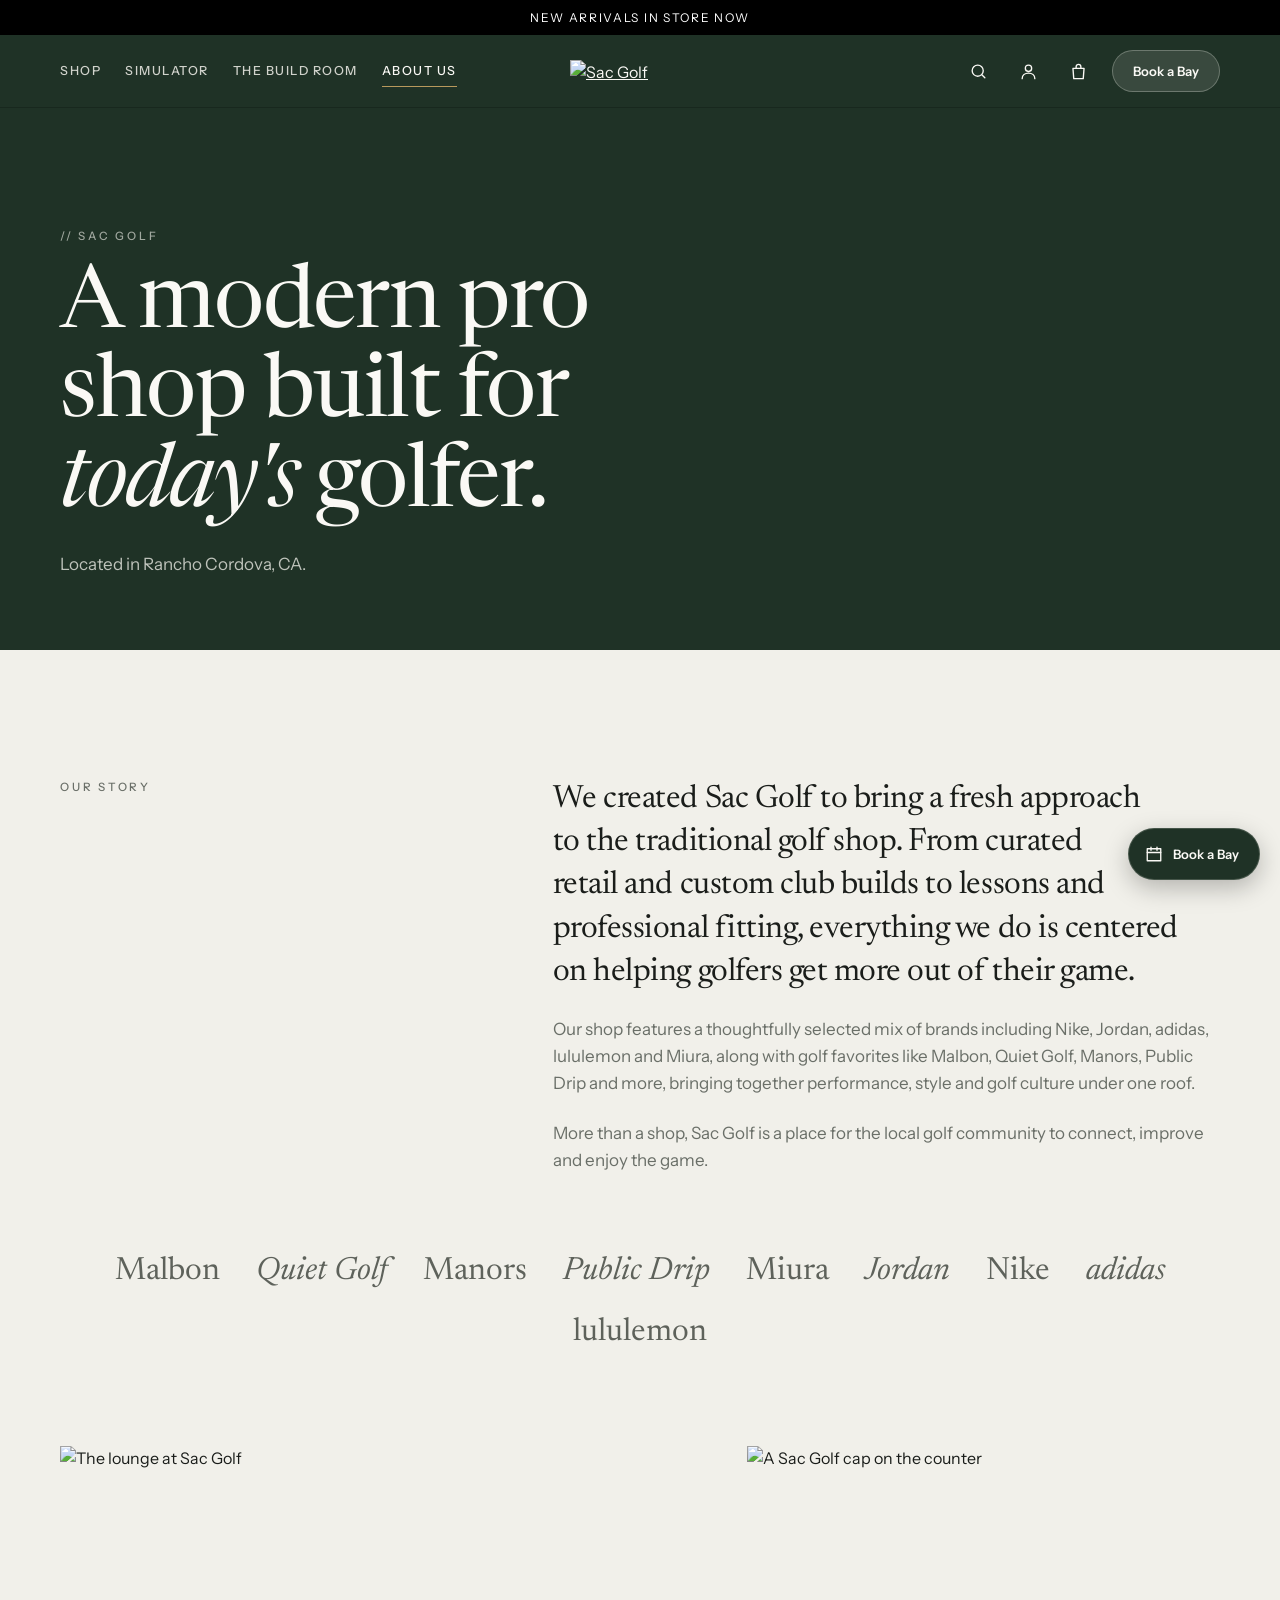
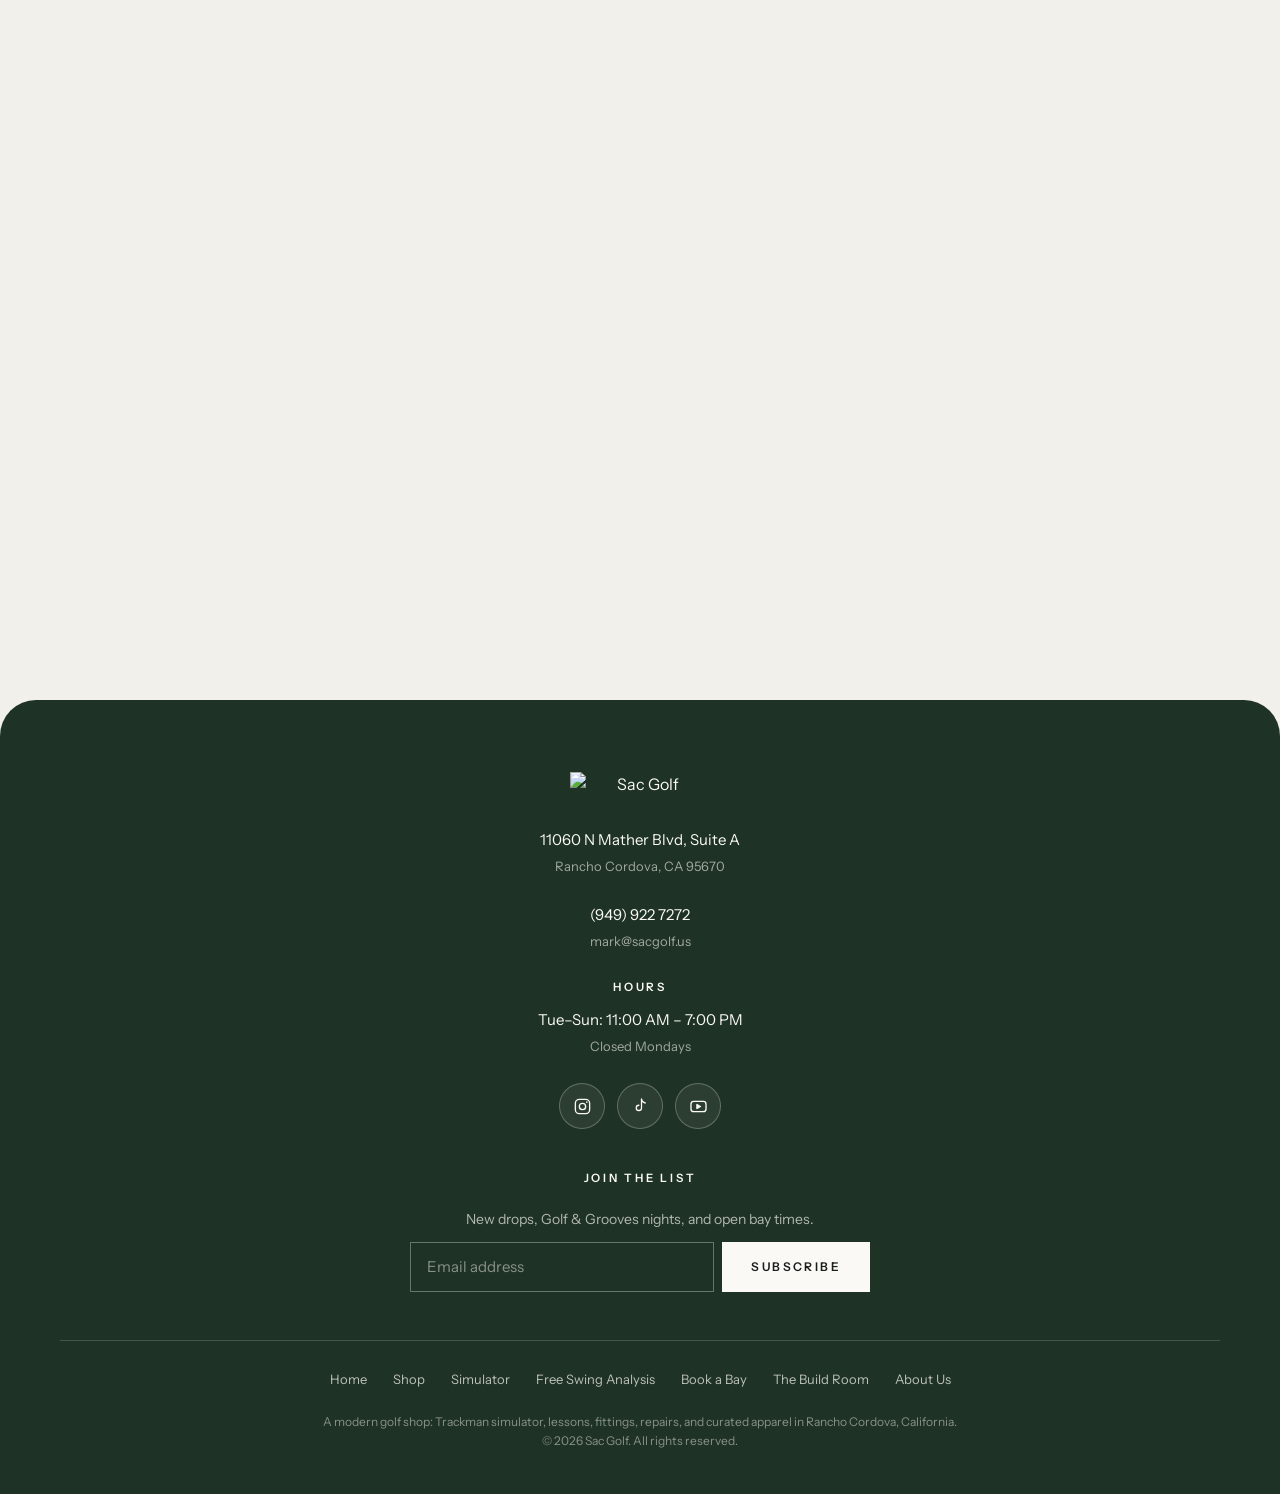
==== about-sac-golf.html @ 661e0b14 "Mirror Sac Golf sandbox theme preview (195742269811) for review" ====
<!doctype html>
<html lang="en">
<head>
  <meta charset="utf-8">
  <meta name="viewport" content="width=device-width, initial-scale=1, viewport-fit=cover">
  <link rel="canonical" href="about-sac-golf.html">
  <title>About Sac Golf</title>
<link rel="icon" type="image/png" href="#" data-sg-offline="/cdn/shop/files/7.png">
  <link rel="preconnect" href="https://fonts.googleapis.com">
  <link rel="preconnect" href="https://fonts.gstatic.com" crossorigin>
  <link rel="stylesheet" href="https://fonts.googleapis.com/css2?family=Newsreader:ital,opsz,wght@0,6..72,300..500;1,6..72,300..500&family=Instrument+Sans:wght@400;500;600&family=JetBrains+Mono:wght@400;500&display=swap">
  <link href="assets/sg-base.css" rel="stylesheet" type="text/css" media="all" />
<meta property="og:image" content="https://cdn.shopify.com/s/files/1/1003/1339/9667/files/untitled-132_bd68ade9-c3cf-4fe1-9b6f-ddc241a2c832.jpg?v=1788037961" />
<meta property="og:image:secure_url" content="https://cdn.shopify.com/s/files/1/1003/1339/9667/files/untitled-132_bd68ade9-c3cf-4fe1-9b6f-ddc241a2c832.jpg?v=1788037961" />
<meta property="og:image:width" content="2912" />
<meta property="og:image:height" content="4368" />
<link rel="stylesheet" href="assets/review.css">
</head>
<body data-page="page-about-sac-golf">
  <a class="visually-hidden" href="#MainContent">Skip to content</a><div id="shopify-section-sg-header" class="shopify-section"><div class="announce"><a href="contact.html">New arrivals in store now</a></div>
<header class="header">
  <div class="wrap header__row">
    <a class="header__logo" href="index.html" aria-label="Sac Golf home"><img src="https://sac.golf/cdn/shop/files/LOGO-WHITE.png?width=320" alt="Sac Golf" width="140" height="22"></a>
    <nav class="nav" aria-label="Main">
      <a href="contact.html">Shop</a>
      <div class="nav__group">
        <a href="simulator.html">Simulator</a>
        <div class="nav__menu">
          <a href="simulator.html?service=practice#book">Practice</a>
          <a href="simulator.html?service=lesson#book">Lessons</a>
          <a href="simulator.html?service=fitting#book">Fittings</a>
          <a href="simulator.html?service=free#book">Free Swing Analysis</a>
        </div>
      </div>
      <a href="repairs.html">The Build Room</a>
      <a href="about-sac-golf.html" aria-current="page">About Us</a>
    </nav>
    <div class="header__tools">
      <a class="iconbtn hide-sm" href="#" data-sg-offline="/search" aria-label="Search"><svg width="19" height="19" viewBox="0 0 24 24" fill="none" stroke="currentColor" stroke-width="1.7" stroke-linecap="round"><circle cx="11" cy="11" r="7"/><path d="M20 20l-3.5-3.5"/></svg></a><a class="iconbtn hide-sm" href="#" data-sg-offline="/account" aria-label="Account"><svg width="19" height="19" viewBox="0 0 24 24" fill="none" stroke="currentColor" stroke-width="1.7" stroke-linecap="round"><circle cx="12" cy="8" r="4"/><path d="M4 21c0-4.4 3.6-7 8-7s8 2.6 8 7"/></svg></a><a class="iconbtn sg-cart" href="#" data-sg-offline="/cart" aria-label="Cart, 0 items"><svg width="19" height="19" viewBox="0 0 24 24" fill="none" stroke="currentColor" stroke-width="1.7" stroke-linecap="round" stroke-linejoin="round"><path d="M5 8h14l-1 13H6z"/><path d="M9 8V6a3 3 0 0 1 6 0v2"/></svg></a>
      <a class="pill hide-sm" href="simulator.html#book">Book a Bay</a>
      <button class="iconbtn menu-toggle" type="button" aria-label="Open menu" aria-expanded="false" aria-controls="drawer"><svg width="22" height="22" viewBox="0 0 24 24" fill="none" stroke="currentColor" stroke-width="1.7" stroke-linecap="round"><path d="M4 7h16M4 12h16M4 17h16"/></svg></button>
    </div>
  </div>
</header>
<div class="drawer" id="drawer" aria-hidden="true">
  <div class="drawer__top">
    <img src="https://sac.golf/cdn/shop/files/LOGO-WHITE.png?width=320" alt="Sac Golf" width="120" height="19">
    <button class="iconbtn drawer-close" type="button" aria-label="Close menu"><svg width="22" height="22" viewBox="0 0 24 24" fill="none" stroke="currentColor" stroke-width="1.7" stroke-linecap="round"><path d="M6 6l12 12M18 6L6 18"/></svg></button>
  </div>
  <a class="big" href="contact.html">Shop</a>
  <a class="big" href="simulator.html">Simulator</a>
  <a class="small" href="simulator.html?service=practice#book">Practice</a>
  <a class="small" href="simulator.html?service=lesson#book">Lessons</a>
  <a class="small" href="simulator.html?service=fitting#book">Fittings</a>
  <a class="small" href="simulator.html?service=free#book">Free Swing Analysis</a>
  <a class="big" href="repairs.html">The Build Room</a>
  <a class="big" href="about-sac-golf.html">About Us</a>
  <a class="small" href="#" data-sg-offline="/search">Search</a><a class="small" href="#" data-sg-offline="/account">Account</a><a class="btn btn--light" style="margin-top:24px" href="simulator.html#book">Book a Bay</a>
</div>
</div>
  <main id="MainContent">
    <div id="shopify-section-template--29298993004915__hero" class="shopify-section"><section class="phero on-dark"><div class="wrap phero__row">
    <div>
      <div class="eyebrow">// sac golf</div>
      <h1 class="display" style="margin-top:16px">A modern pro shop built for <em>today's</em> golfer.</h1><p class="lede">Located in Rancho Cordova, CA.</p></div></div>
</section>
</div><div id="shopify-section-template--29298993004915__story" class="shopify-section"><section class="section">
  <div class="wrap sg-about__story">
    <div class="eyebrow">Our story</div>
    <div class="sg-about__text">
      <p class="display">We created Sac Golf to bring a fresh approach to the traditional golf shop. From curated retail and custom club builds to lessons and professional fitting, everything we do is centered on helping golfers get more out of their game.</p>
      <p>Our shop features a thoughtfully selected mix of brands including Nike, Jordan, adidas, lululemon and Miura, along with golf favorites like Malbon, Quiet Golf, Manors, Public Drip and more, bringing together performance, style and golf culture under one roof.</p><p>More than a shop, Sac Golf is a place for the local golf community to connect, improve and enjoy the game.</p>
    </div>
  </div><div class="wrap" style="margin-top:clamp(40px,6vw,72px)"><div class="brands"><span>Malbon</span><span>Quiet Golf</span><span>Manors</span><span>Public Drip</span><span>Miura</span><span>Jordan</span><span>Nike</span><span>adidas</span><span>lululemon</span></div></div><div class="wrap sg-about__pics" style="margin-top:clamp(48px,7vw,88px)"><img src="https://sac.golf/cdn/shop/files/untitled-133.jpg?v=1787968946&amp;width=1600" alt="The lounge at Sac Golf" srcset="https://sac.golf/cdn/shop/files/untitled-133.jpg?v=1787968946&amp;width=600 600w, //sac.golf/cdn/shop/files/untitled-133.jpg?v=1787968946&amp;width=900 900w, //sac.golf/cdn/shop/files/untitled-133.jpg?v=1787968946&amp;width=1200 1200w, //sac.golf/cdn/shop/files/untitled-133.jpg?v=1787968946&amp;width=1600 1600w" width="1600" height="1067" sizes="100vw">
<img src="https://sac.golf/cdn/shop/files/untitled-132.jpg?v=1787967758&amp;width=1000" alt="A Sac Golf cap on the counter" srcset="https://sac.golf/cdn/shop/files/untitled-132.jpg?v=1787967758&amp;width=600 600w, //sac.golf/cdn/shop/files/untitled-132.jpg?v=1787967758&amp;width=900 900w" width="1000" height="1500" sizes="100vw">
</div>
</section>
</div>
  </main>
  <div id="shopify-section-sg-footer" class="shopify-section"><footer class="footer on-dark">
  <div class="wrap">
    <img class="footer__logo" src="https://sac.golf/cdn/shop/files/LOGO-WHITE.png?width=320" alt="Sac Golf" width="140" height="22" loading="lazy">
    <div class="footer__block">
      <a href="https://maps.google.com/?q=11060+N+Mather+Blvd%2C+Suite+A+Rancho+Cordova%2C+CA+95670" target="_blank" rel="noopener">11060 N Mather Blvd, Suite A</a>
      <span class="sub">Rancho Cordova, CA 95670</span>
    </div>
    <div class="footer__block">
      <a href="tel:9499227272">(949) 922 7272</a>
      <a class="sub" href="mailto:mark@sacgolf.us">mark@sacgolf.us</a>
    </div>
    <div class="footer__block">
      <h4>Hours</h4>
      <span>Tue–Sun: 11:00 AM – 7:00 PM</span>
      <span class="sub">Closed Mondays</span>
    </div>
    <div class="socials">
      <a href="https://www.instagram.com/sacgolf/" target="_blank" rel="noopener" aria-label="Instagram"><svg width="19" height="19" viewBox="0 0 24 24" fill="none" stroke="currentColor" stroke-width="1.7"><rect x="3" y="3" width="18" height="18" rx="5"/><circle cx="12" cy="12" r="4"/><circle cx="17.5" cy="6.5" r="1" fill="currentColor" stroke="none"/></svg></a>
      <a href="https://www.tiktok.com/@sacgolfclub" target="_blank" rel="noopener" aria-label="TikTok"><svg width="18" height="18" viewBox="0 0 24 24" fill="none" stroke="currentColor" stroke-width="1.7" stroke-linecap="round" stroke-linejoin="round"><path d="M14 3v11.5a3.5 3.5 0 1 1-3.5-3.5"/><path d="M14 3c.5 2.8 2.4 4.6 5 5"/></svg></a>
      <a href="https://www.youtube.com/@sacgolf" target="_blank" rel="noopener" aria-label="YouTube"><svg width="19" height="19" viewBox="0 0 24 24" fill="none" stroke="currentColor" stroke-width="1.7" stroke-linejoin="round"><rect x="2.5" y="5.5" width="19" height="13" rx="3.5"/><path d="M10 9.5v5l4.5-2.5z" fill="currentColor"/></svg></a>
    </div>
    <div class="news">
      <h4>Join the list</h4>
      <p>New drops, Golf &amp; Grooves nights, and open bay times.</p><form method="post" action="#" data-sg-offline-form id="sg-footer-news" accept-charset="UTF-8" class="contact-form"><input type="hidden" name="form_type" value="customer" /><input type="hidden" name="utf8" value="✓" /><input type="hidden" name="contact[tags]" value="newsletter"><label class="visually-hidden" for="sg-news-email">Email address</label>
          <input id="sg-news-email" type="email" name="contact[email]" placeholder="Email address" required autocomplete="email">
          <button class="btn btn--light" type="submit">Subscribe</button></form></div>
    <nav class="footer__links" aria-label="Footer">
      <a href="index.html">Home</a>
      <a href="contact.html">Shop</a>
      <a href="simulator.html">Simulator</a>
      <a href="simulator.html?service=free#book">Free Swing Analysis</a>
      <a href="simulator.html#book">Book a Bay</a>
      <a href="repairs.html">The Build Room</a>
      <a href="about-sac-golf.html">About Us</a>
    </nav>
    <p class="footer__legal">A modern golf shop: Trackman simulator, lessons, fittings, repairs, and curated apparel in Rancho Cordova, California.<br>&copy; 2026 Sac Golf. All rights reserved.</p>
  </div>
</footer>
<a class="fab" href="simulator.html#book"><svg width="18" height="18" viewBox="0 0 24 24" fill="none" stroke="currentColor" stroke-width="1.8" stroke-linecap="round" stroke-linejoin="round"><rect x="3" y="5" width="18" height="16"/><path d="M3 10h18M8 3v4M16 3v4"/></svg>Book a Bay</a>
</div>
  <script src="assets/sg-main.js" defer></script>
<script src="assets/review.js" defer></script>
</body>
</html>
---- assets/sg-base.css ----
:root{--forest:#1F3226;--forest-2:#27402F;--bone:#F1F0EA;--bone-2:#E8E6DD;--paper:#FAF9F5;--ink:#1A1D1A;--muted:#6A6F68;--line:#D6D4CA;--line-dark:rgba(241,240,234,.18);--brass:#B8995C;--serif:"Newsreader","Iowan Old Style",Georgia,serif;--sans:"Instrument Sans","Helvetica Neue",Helvetica,Arial,sans-serif;--gutter:clamp(16px,4vw,40px);--max:1240px;--header-h:72px}*{box-sizing:border-box}[hidden]{display:none!important}html{scroll-behavior:smooth}body{margin:0;background:var(--bone);color:var(--ink);font-family:var(--sans);font-size:16px;line-height:1.6;-webkit-font-smoothing:antialiased}img,video{max-width:100%;display:block}a{color:inherit}:focus-visible{outline:2px solid var(--brass);outline-offset:3px}.visually-hidden{position:absolute!important;width:1px;height:1px;overflow:hidden;clip:rect(0 0 0 0);white-space:nowrap}.wrap{max-width:var(--max);margin:0 auto;padding-inline:var(--gutter)}.eyebrow{font-family:var(--sans);font-size:11.5px;font-weight:500;letter-spacing:.24em;text-transform:uppercase;color:var(--muted)}.on-dark .eyebrow,.eyebrow--light{color:#f1f0ea9e}.display{font-family:var(--serif);font-weight:400;letter-spacing:-.015em;line-height:1.02;margin:0;text-wrap:balance}.display em{font-style:italic}.h2{font-family:var(--serif);font-weight:400;font-size:clamp(34px,4.4vw,54px);line-height:1.05;letter-spacing:-.01em;margin:0;text-wrap:balance}.lede{font-size:17px;line-height:1.6;color:var(--muted);max-width:52ch;margin:0}.btn{display:inline-flex;align-items:center;justify-content:center;gap:10px;min-height:50px;padding:0 28px;font-family:var(--sans);font-size:12px;font-weight:600;letter-spacing:.2em;text-transform:uppercase;text-decoration:none;border:1px solid transparent;cursor:pointer;transition:background .2s,color .2s,border-color .2s}.btn--light{background:var(--paper);color:var(--ink)}.btn--light:hover{background:#fff}.btn--ghost-light{border-color:#f1f0ea8c;color:var(--paper);background:transparent}.btn--ghost-light:hover{background:#f1f0ea1a;border-color:var(--paper)}.btn--dark{background:var(--forest);color:var(--paper)}.btn--dark:hover{background:var(--forest-2)}.btn--ghost{border-color:var(--ink);color:var(--ink);background:transparent}.btn--ghost:hover{background:var(--ink);color:var(--paper)}.textlink{font-size:11.5px;font-weight:600;letter-spacing:.22em;text-transform:uppercase;text-decoration:none;display:inline-flex;gap:10px;align-items:center;color:var(--muted)}.textlink:hover{color:var(--ink)}.textlink svg{transition:transform .2s}.textlink:hover svg{transform:translate(3px)}.splash{position:fixed;top:0;right:0;bottom:0;left:0;z-index:100;background:var(--forest);color:var(--paper);display:flex;flex-direction:column;align-items:center;justify-content:center;gap:22px;transition:opacity .6s ease,visibility .6s}.splash img{width:150px;opacity:.95}.splash p{font-family:var(--serif);font-style:italic;font-size:19px;margin:0;opacity:.85}.splash.is-done{opacity:0;visibility:hidden}@media(prefers-reduced-motion:reduce){.splash{display:none}}.announce{background:var(--forest-2);color:#f1f0eacc;text-align:center;font-size:12px;letter-spacing:.14em;text-transform:uppercase;padding:8px var(--gutter)}.announce a{text-decoration:none}.header{position:sticky;top:0;z-index:50;background:var(--forest);color:var(--paper);box-shadow:0 1px #0003}.header__row{height:var(--header-h);display:flex;align-items:center;gap:28px}.header__logo img{height:22px;width:auto}.nav{display:flex;align-items:center;gap:30px;margin-left:auto}.nav__group{display:flex;align-items:center}.nav a,.nav button{font-family:var(--sans);font-size:12.5px;font-weight:500;letter-spacing:.14em;text-transform:uppercase;text-decoration:none;color:#f1f0ead9;background:none;border:0;padding:8px 0;cursor:pointer;position:relative}.nav a:hover,.nav a[aria-current=page],.nav button:hover{color:var(--paper)}.nav a[aria-current=page]:after{content:"";position:absolute;left:0;right:0;bottom:2px;height:1px;background:var(--brass)}.nav__group{position:relative}.nav__menu{position:absolute;top:calc(100% + 14px);left:-18px;min-width:200px;background:var(--forest);border:1px solid var(--line-dark);padding:10px 0;display:none}.nav__group:hover .nav__menu,.nav__group:focus-within .nav__menu{display:block}.nav__menu a{display:block;padding:9px 18px;letter-spacing:.12em}.nav__menu:before{content:"";position:absolute;left:0;right:0;top:-16px;height:16px}.header__tools{display:flex;align-items:center;gap:6px;margin-left:12px}.iconbtn{width:44px;height:44px;display:inline-flex;align-items:center;justify-content:center;color:var(--paper);background:none;border:0;border-radius:50%;cursor:pointer;text-decoration:none}.iconbtn:hover{background:#f1f0ea14}.pill{display:inline-flex;align-items:center;min-height:42px;padding:0 20px;border-radius:999px;background:#f1f0ea1f;border:1px solid rgba(241,240,234,.28);color:var(--paper);font-size:13px;font-weight:600;text-decoration:none;margin-left:6px;white-space:nowrap}.pill:hover{background:#f1f0ea33}.menu-toggle{display:none}.drawer{position:fixed;top:0;right:0;bottom:0;left:0;z-index:60;background:var(--forest);color:var(--paper);padding:24px var(--gutter);display:flex;flex-direction:column;gap:8px;transform:translate(100%);transition:transform .35s ease;overflow-y:auto}.drawer.is-open{transform:none}.drawer__top{display:flex;justify-content:space-between;align-items:center;margin-bottom:28px}.drawer a.big{font-family:var(--serif);font-size:34px;text-decoration:none;padding:6px 0;border-bottom:1px solid var(--line-dark)}.drawer a.small{font-size:13px;letter-spacing:.16em;text-transform:uppercase;text-decoration:none;color:#f1f0eab3;padding:10px 0 10px 16px}@media(max-width:980px){.nav,.header__tools .hide-sm{display:none}.menu-toggle{display:inline-flex}.header__tools{margin-left:auto}}.hero{position:relative;min-height:min(86vh,820px);display:flex;align-items:flex-end;color:var(--paper);overflow:hidden;background:#111}.hero video,.hero .hero__img{position:absolute;top:0;right:0;bottom:0;left:0;width:100%;height:100%;object-fit:cover}.hero:after{content:"";position:absolute;top:0;right:0;bottom:0;left:0;background:linear-gradient(90deg,#0c100dc7,#0c100d73 45%,#0c100d26),linear-gradient(0deg,rgba(12,16,13,.55),transparent 45%)}.hero__inner{position:relative;z-index:1;width:100%;padding-block:120px 64px;display:grid;grid-template-columns:minmax(0,1fr) auto;align-items:end;gap:32px}.hero h1{font-size:clamp(48px,7.4vw,96px);max-width:11ch}.hero .lede{color:#f1f0ead9;margin-top:22px;max-width:46ch}.hero__ctas{display:flex;flex-wrap:wrap;gap:14px;margin-top:34px}.hero__meta{font-size:11.5px;letter-spacing:.24em;text-transform:uppercase;color:#f1f0ea99;text-align:right;line-height:1.9}@media(max-width:760px){.hero__inner{grid-template-columns:1fr}.hero__meta{text-align:left}}.marquee{background:var(--forest);color:#f1f0ead9;overflow:hidden;border-top:1px solid var(--line-dark)}.marquee__track{display:flex;gap:42px;width:max-content;padding:14px 0;animation:marquee 38s linear infinite;font-size:12.5px;letter-spacing:.22em;text-transform:uppercase}.marquee__track span{display:inline-flex;align-items:center;gap:42px}.marquee__track span:after{content:"";width:5px;height:5px;border-radius:50%;background:var(--brass)}@keyframes marquee{to{transform:translate(-50%)}}@media(prefers-reduced-motion:reduce){.marquee__track{animation:none}}.proof{padding-block:56px}.proof__grid{display:grid;grid-template-columns:minmax(0,1fr) minmax(0,1fr);gap:48px;align-items:center}.proof__marks{display:flex;flex-wrap:wrap;gap:18px 40px;align-items:baseline;margin-top:16px}.proof__mark{font-family:var(--serif);font-size:24px;color:#8a8d86}.proof__mark small{display:block;font-family:var(--sans);font-size:11px;letter-spacing:.18em;text-transform:uppercase;color:var(--muted);margin-top:2px}.proof__quote{border-left:1px solid var(--line);padding-left:36px}.proof__quote blockquote{margin:0;font-family:var(--serif);font-style:italic;font-size:22px;line-height:1.45;color:#4a4e48}.proof__quote cite{display:block;margin-top:12px;font-style:normal;font-size:11px;letter-spacing:.2em;text-transform:uppercase;color:var(--muted)}@media(max-width:760px){.proof__grid{grid-template-columns:1fr}.proof__quote{border-left:0;border-top:1px solid var(--line);padding:28px 0 0}}.section{padding-block:clamp(72px,10vw,128px)}.section--tight{padding-block:clamp(48px,7vw,88px)}.section__head{display:flex;flex-direction:column;gap:14px;margin-bottom:48px}.section__head--center{align-items:center;text-align:center}.section__head--center .lede{margin-inline:auto}.exp{display:grid;grid-template-columns:minmax(0,.9fr) minmax(0,1.6fr);gap:56px;align-items:center}.exp__copy{display:flex;flex-direction:column;gap:20px;min-height:340px;justify-content:center}.exp__copy .lede{color:var(--muted)}.exp__panel-text[hidden]{display:none}.exp__strip{display:flex;gap:8px;height:clamp(380px,46vw,540px)}.exp__item{position:relative;flex:1 1 0;min-width:0;overflow:hidden;border:0;padding:0;cursor:pointer;background:#222;color:var(--paper);transition:flex-grow .6s cubic-bezier(.2,.7,.2,1)}.exp__item.is-active{flex-grow:6}.exp__item img{position:absolute;top:0;right:0;bottom:0;left:0;width:100%;height:100%;object-fit:cover;transition:transform .8s ease}.exp__item:after{content:"";position:absolute;top:0;right:0;bottom:0;left:0;background:linear-gradient(0deg,#0a0e0bb3,#0a0e0b0d 55%)}.exp__item.is-active img{transform:scale(1.02)}.exp__label{position:absolute;z-index:1;left:50%;bottom:22px;transform:translate(-50%) rotate(180deg);writing-mode:vertical-rl;font-family:var(--serif);font-size:22px;letter-spacing:.06em;text-transform:uppercase;white-space:nowrap}.exp__item.is-active .exp__label{writing-mode:horizontal-tb;transform:none;left:28px;bottom:26px;font-size:clamp(28px,3.2vw,42px)}@media(prefers-reduced-motion:reduce){.exp__item,.exp__item img{transition:none}}@media(max-width:860px){.exp{grid-template-columns:1fr;gap:28px}.exp__copy{min-height:0}.exp__strip{flex-direction:column;height:auto}.exp__item{height:74px;flex:none}.exp__item.is-active{height:320px}.exp__label,.exp__item.is-active .exp__label{writing-mode:horizontal-tb;transform:none;left:20px;bottom:18px;font-size:22px}.exp__item.is-active .exp__label{font-size:30px}}.tiers{display:grid;grid-template-columns:repeat(4,minmax(0,1fr));border:1px solid var(--line);background:var(--paper)}.tier{position:relative;padding:30px 26px 28px;display:flex;flex-direction:column;gap:14px;border-left:1px solid var(--line)}.tier:first-child{border-left:0}.tier--feature{background:var(--bone)}.tier__name{font-family:var(--serif);font-size:24px;margin:0}.tier__price{font-family:var(--serif);font-size:34px;line-height:1}.tier__price small{font-family:var(--sans);font-size:13px;color:var(--muted);margin-left:4px}.tier__desc{font-size:14px;color:var(--muted);margin:0;min-height:44px}.tier ul{list-style:none;margin:6px 0 0;padding:0;display:flex;flex-direction:column;gap:9px;font-size:14px}.tier li{display:flex;gap:12px}.tier li:before{content:"\2014";color:#a8aaa2}.tier .btn{margin-top:auto}.tier__tag{position:absolute;top:0;left:26px;transform:translateY(-50%);background:var(--paper);font-size:10.5px;letter-spacing:.2em;text-transform:uppercase;color:var(--brass);border:1px solid var(--brass);padding:3px 8px}.tiers-note{text-align:center;margin-top:22px;font-size:13px;color:var(--muted)}@media(max-width:1020px){.tiers{grid-template-columns:repeat(2,minmax(0,1fr))}.tier:nth-child(3){border-left:0}.tier:nth-child(n+3){border-top:1px solid var(--line)}}@media(max-width:560px){.tiers{grid-template-columns:1fr}.tier{border-left:0!important}.tier+.tier{border-top:1px solid var(--line)}}.band{background:var(--forest);color:var(--paper)}.split{display:grid;grid-template-columns:minmax(0,1fr) minmax(0,1fr);gap:clamp(32px,6vw,88px);align-items:center}.split__media{position:relative;aspect-ratio:4/5;overflow:hidden}.split__media img{width:100%;height:100%;object-fit:cover}.split .lede{color:#f1f0eabd}@media(max-width:860px){.split{grid-template-columns:1fr}.split__media{aspect-ratio:4/3}}.rates{border-top:1px solid var(--line-dark);margin-top:8px}.rates--light{border-top-color:var(--line)}.rate{display:flex;justify-content:space-between;align-items:baseline;gap:16px;padding:14px 0;border-bottom:1px solid var(--line-dark);font-size:15px}.rates--light .rate{border-bottom-color:var(--line)}.rate span:last-child{font-family:var(--serif);font-size:19px;color:var(--brass);font-variant-numeric:tabular-nums}.brands{display:flex;flex-wrap:wrap;justify-content:center;gap:10px 36px;font-family:var(--serif);font-size:clamp(22px,2.6vw,32px);color:#5e625b}.brands span{white-space:nowrap}.brands span:nth-child(2n){font-style:italic}.form{display:grid;grid-template-columns:repeat(2,minmax(0,1fr));gap:16px}.field{display:flex;flex-direction:column;gap:6px}.field--full{grid-column:1/-1}.field label{font-size:11.5px;font-weight:600;letter-spacing:.18em;text-transform:uppercase;color:var(--muted)}.field input,.field textarea{font:inherit;font-size:15px;color:var(--ink);background:var(--paper);border:1px solid var(--line);padding:14px 16px;border-radius:0;min-height:50px}.field textarea{min-height:130px;resize:vertical}.field input:focus,.field textarea:focus{outline:none;border-color:var(--forest);box-shadow:0 0 0 1px var(--forest)}.form__note{grid-column:1/-1;font-size:13px;color:var(--muted);margin:0}.form__status{grid-column:1/-1;font-size:14px;padding:12px 16px;background:#e3eadf;color:var(--forest)}@media(max-width:560px){.form{grid-template-columns:1fr}}.cardline{display:grid;grid-template-columns:repeat(3,minmax(0,1fr));gap:1px;background:var(--line);border:1px solid var(--line)}.cardline>div{background:var(--paper);padding:28px 26px;display:flex;flex-direction:column;gap:10px}.cardline h3{font-family:var(--serif);font-weight:400;font-size:24px;margin:0}.cardline p{margin:0;font-size:14.5px;color:var(--muted)}@media(max-width:860px){.cardline{grid-template-columns:1fr}}.phero{background:var(--forest);color:var(--paper);padding-block:clamp(72px,10vw,120px) clamp(48px,6vw,72px)}.phero h1{font-size:clamp(46px,7vw,88px)}.phero .lede{color:#f1f0eac2;margin-top:20px}.phero__row{display:grid;grid-template-columns:minmax(0,1.2fr) minmax(0,.8fr);gap:48px;align-items:end}@media(max-width:860px){.phero__row{grid-template-columns:1fr}}.footer{background:var(--forest);color:var(--paper);border-radius:36px 36px 0 0;margin-top:clamp(56px,8vw,96px);padding-block:72px 32px;text-align:center}.footer__logo{width:140px;margin:0 auto 34px}.footer__block{display:flex;flex-direction:column;gap:4px;align-items:center;margin-bottom:26px;font-size:15px}.footer__block .sub{font-size:13px;color:#f1f0ea9e}.footer__block a{text-decoration:none}.footer__block a:hover{text-decoration:underline}.footer h4{font-size:11.5px;letter-spacing:.24em;text-transform:uppercase;margin:0 0 8px;font-weight:600}.socials{display:flex;gap:12px;justify-content:center;margin:26px 0 40px}.socials a{width:46px;height:46px;border-radius:50%;border:1px solid rgba(241,240,234,.28);display:inline-flex;align-items:center;justify-content:center;background:#f1f0ea0f}.socials a:hover{background:#f1f0ea29}.news{max-width:460px;margin:0 auto 48px;display:flex;flex-direction:column;gap:12px}.news p{margin:0;font-size:14px;color:#f1f0eab3}.news form{display:flex;gap:8px}.news input{flex:1;min-width:0;font:inherit;font-size:15px;background:transparent;border:1px solid rgba(241,240,234,.35);color:var(--paper);padding:0 16px;min-height:50px}.news input::placeholder{color:#f1f0ea80}.news .btn{min-height:50px}.footer__links{display:flex;flex-wrap:wrap;justify-content:center;gap:10px 26px;padding-top:28px;border-top:1px solid var(--line-dark);font-size:13px}.footer__links a{text-decoration:none;color:#f1f0eabf}.footer__links a:hover{color:var(--paper)}.footer__legal{margin-top:22px;font-size:12px;color:#f1f0ea80}.fab{position:fixed;right:20px;bottom:20px;z-index:40;display:inline-flex;align-items:center;gap:10px;min-height:52px;padding:0 20px 0 16px;border-radius:999px;background:var(--forest);color:var(--paper);text-decoration:none;font-size:13px;font-weight:600;box-shadow:0 8px 24px #00000040;border:1px solid rgba(241,240,234,.18)}.fab:hover{background:var(--forest-2)}.reveal{transition:opacity .8s ease,transform .8s ease}.js .reveal:not(.is-in){opacity:.001;transform:translateY(18px)}@media(prefers-reduced-motion:reduce){.js .reveal:not(.is-in){opacity:1;transform:none}}.sg-cart{position:relative}.sg-cart__count{position:absolute;top:6px;right:4px;min-width:17px;height:17px;padding:0 4px;border-radius:9px;background:var(--brass);color:var(--ink);font-size:10.5px;font-weight:600;display:flex;align-items:center;justify-content:center}.hero video{position:absolute;top:0;right:0;bottom:0;left:0;width:100%;height:100%;object-fit:cover}.split__media img,.sg-about__pics img{width:100%;height:100%;object-fit:cover}.band .split>div>img{margin-top:32px;aspect-ratio:3/2;object-fit:cover;width:100%}.sg-about__pics{display:grid;grid-template-columns:minmax(0,1.15fr) minmax(0,.85fr);gap:clamp(24px,4vw,48px);align-items:end}.sg-about__pics img:first-child{aspect-ratio:16/10}.sg-about__pics img:last-child{aspect-ratio:3/4}.sg-about__story{display:grid;grid-template-columns:minmax(0,.8fr) minmax(0,1.2fr);gap:48px}.sg-about__text{display:flex;flex-direction:column;gap:22px;max-width:62ch}.sg-about__text .display{font-size:clamp(24px,2.6vw,32px);line-height:1.35}.sg-about__text p:not(.display){margin:0;color:var(--muted);font-size:17px}@media(max-width:860px){.sg-about__pics,.sg-about__story{grid-template-columns:1fr}}.footer .news form{display:flex;gap:8px}.proof__quote[data-reviews]{display:grid}.proof__quote .review{grid-area:1/1;opacity:0;transition:opacity .6s ease;pointer-events:none}.proof__quote .review.is-on{opacity:1;pointer-events:auto}.proof__quote:not([data-reviews]) .review{opacity:1}.review__dots{display:flex;gap:6px;margin-top:16px;grid-area:2/1}.review__dots span{width:6px;height:6px;border-radius:50%;background:var(--line)}.review__dots span.on{background:var(--forest)}@media(prefers-reduced-motion:reduce){.proof__quote .review{transition:none}}.tier{transition:background .2s}.tier:hover,.tier:focus-within{background:var(--bone)}.tier:hover .btn--ghost,.tier:focus-within .btn--ghost{background:var(--ink);color:var(--paper)}.footer__logo,.splash img,.drawer__top img{height:auto!important}.header__logo img{height:22px;width:auto!important}.announce{background:#000;color:#fff}.announce a{color:#fff}.header__row{display:grid;grid-template-columns:minmax(0,1fr) auto minmax(0,1fr);grid-template-areas:"nav logo tools";gap:20px}.header__row .nav{grid-area:nav;justify-self:start;margin-left:0;gap:24px;display:flex}.header__row .nav a{white-space:nowrap;letter-spacing:.12em}.header__row .header__logo{grid-area:logo;justify-self:center}.header__row .header__tools{grid-area:tools;justify-self:end;margin-left:0}.header__row .menu-toggle{display:none}.header__row .header__tools .hide-sm{display:inline-flex}@media(max-width:1180px){.header__row{gap:14px}.header__row .nav{gap:16px}.header__row .nav a{font-size:11px;letter-spacing:.08em}.header__row .pill{padding:0 14px;font-size:12px}}@media(max-width:860px){.header__row .nav,.header__row .header__tools .hide-sm{display:none}.header__row .menu-toggle{display:inline-flex}}
/*# sourceMappingURL=/cdn/shop/t/3/assets/sg-base.css.map */
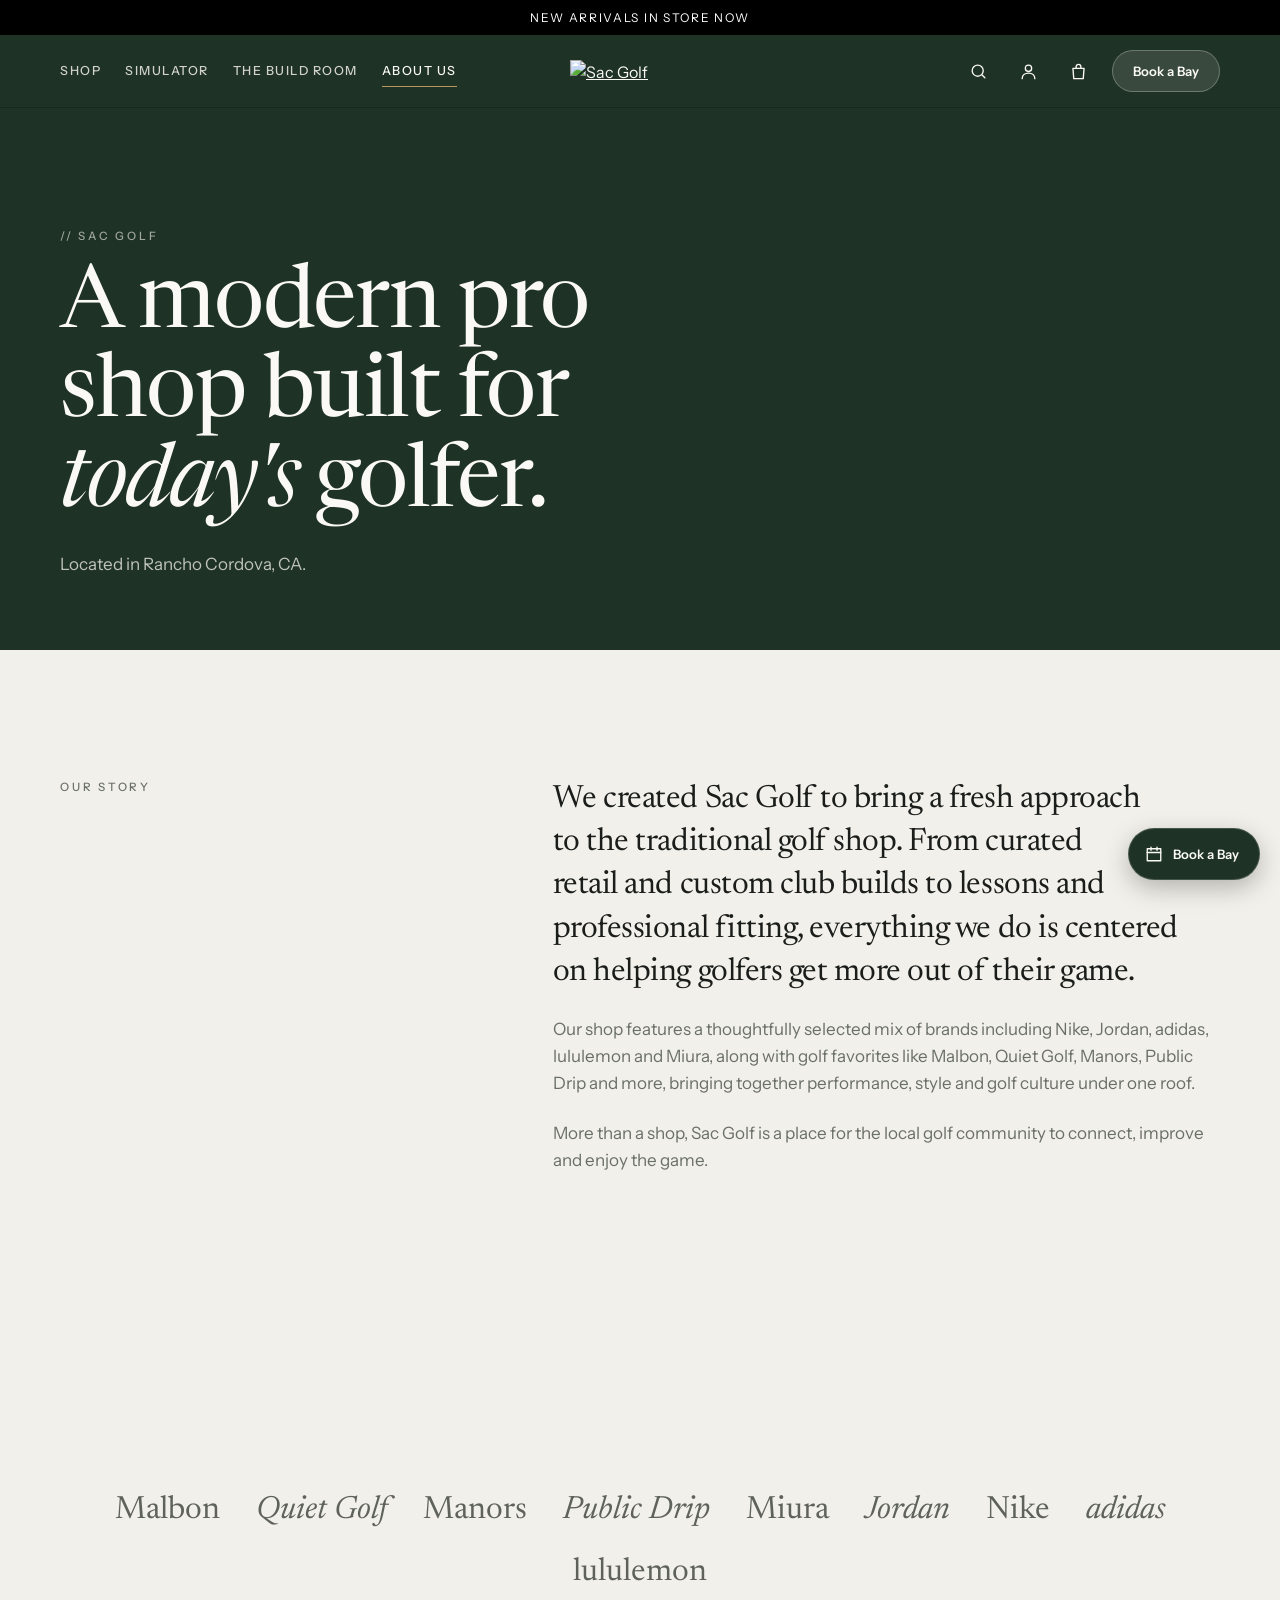
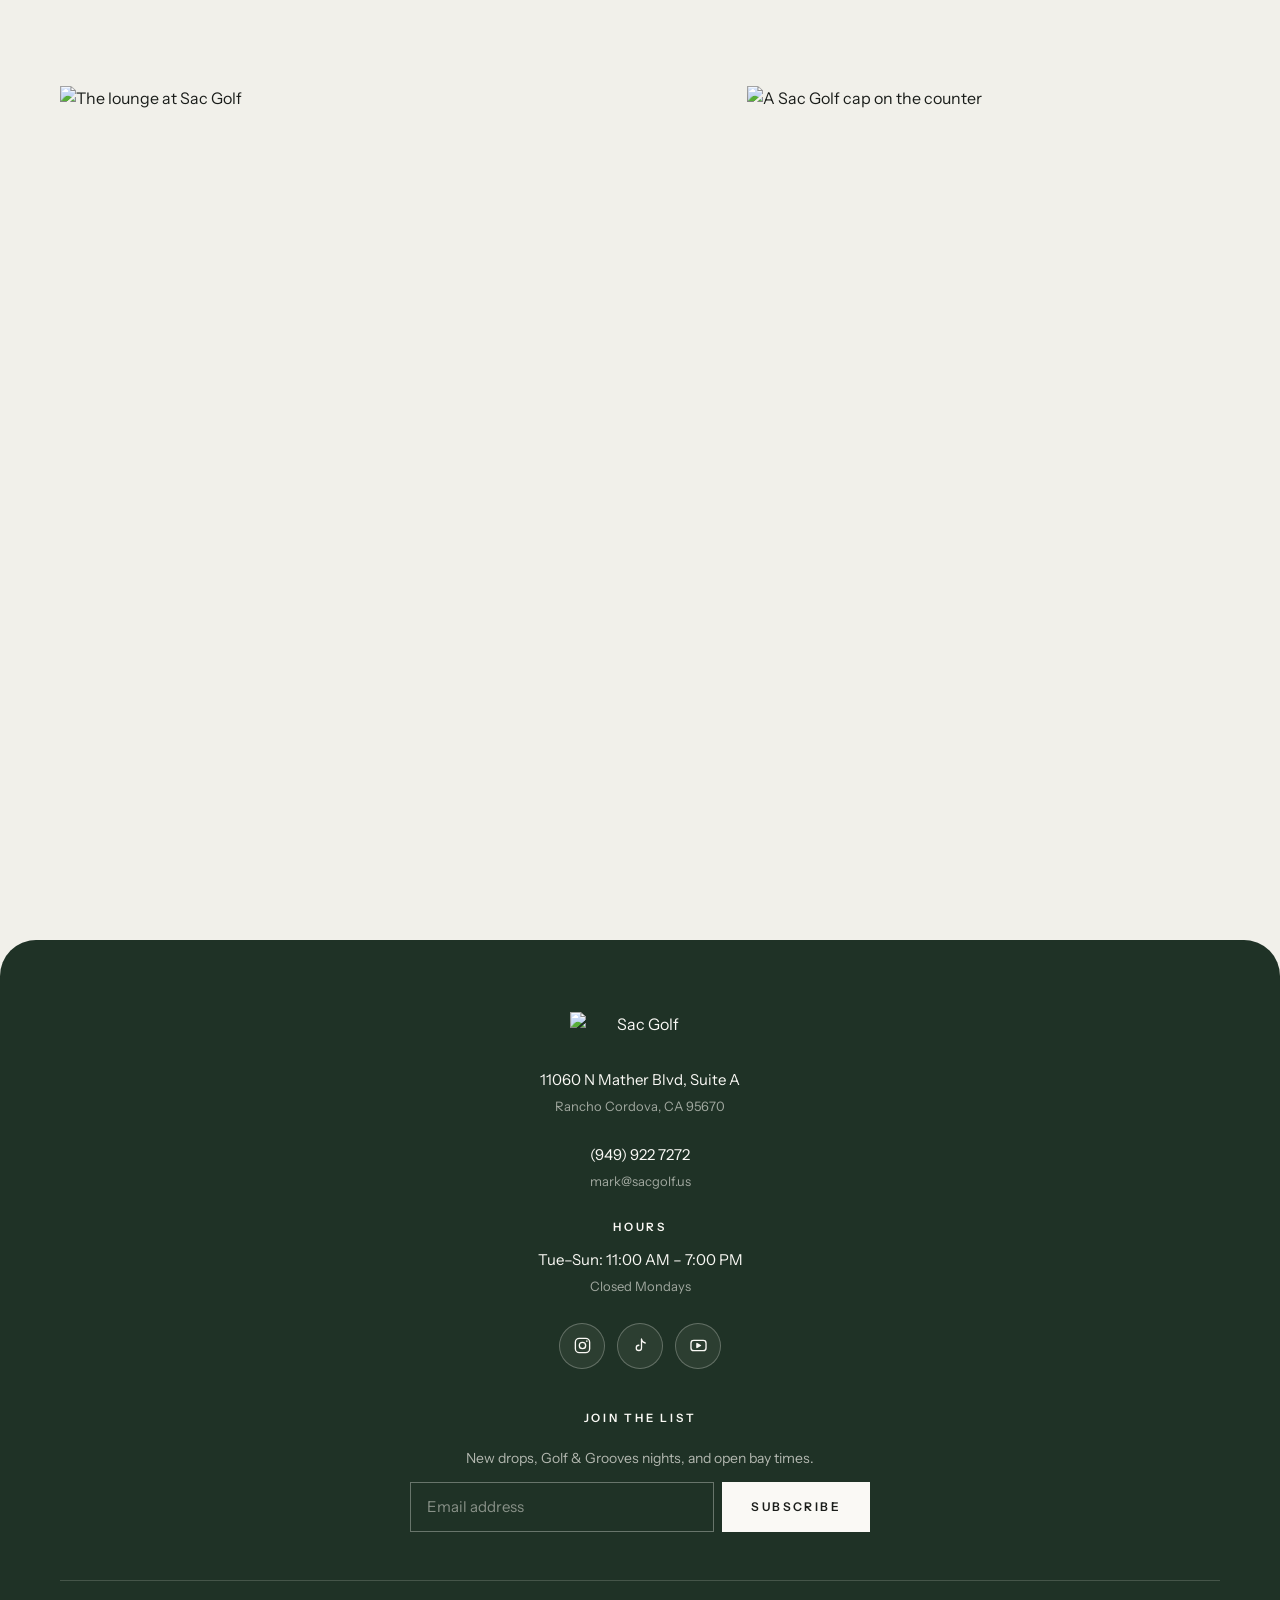
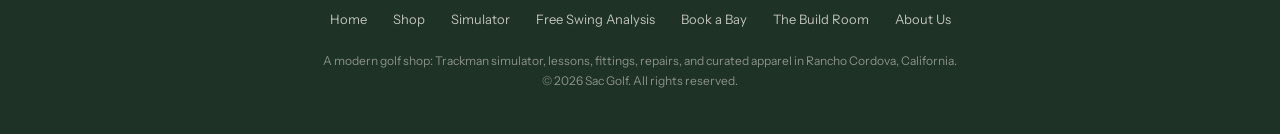
==== commit 330e46c9: "Note #2 (about-sac-golf.html): can you put the homepage background video where, to cover t…" ====
--- a/about-sac-golf.html
+++ b/about-sac-golf.html
@@ -5,11 +5,11 @@
   <meta name="viewport" content="width=device-width, initial-scale=1, viewport-fit=cover">
   <link rel="canonical" href="about-sac-golf.html">
   <title>About Sac Golf</title>
-<link rel="icon" type="image/png" href="#" data-sg-offline="/cdn/shop/files/7.png">
+<link rel="icon" type="image/png" href="https://sac.golf/cdn/shop/files/7.png?crop=center&height=64&v=1781636937&width=64">
   <link rel="preconnect" href="https://fonts.googleapis.com">
   <link rel="preconnect" href="https://fonts.gstatic.com" crossorigin>
   <link rel="stylesheet" href="https://fonts.googleapis.com/css2?family=Newsreader:ital,opsz,wght@0,6..72,300..500;1,6..72,300..500&family=Instrument+Sans:wght@400;500;600&family=JetBrains+Mono:wght@400;500&display=swap">
-  <link href="assets/sg-base.css" rel="stylesheet" type="text/css" media="all" />
+  <link href="./assets/sg-base.css" rel="stylesheet" type="text/css" media="all" />
 <meta property="og:image" content="https://cdn.shopify.com/s/files/1/1003/1339/9667/files/untitled-132_bd68ade9-c3cf-4fe1-9b6f-ddc241a2c832.jpg?v=1788037961" />
 <meta property="og:image:secure_url" content="https://cdn.shopify.com/s/files/1/1003/1339/9667/files/untitled-132_bd68ade9-c3cf-4fe1-9b6f-ddc241a2c832.jpg?v=1788037961" />
 <meta property="og:image:width" content="2912" />
@@ -66,7 +66,10 @@
 </section>
 </div><div id="shopify-section-template--29298993004915__story" class="shopify-section"><section class="section">
   <div class="wrap sg-about__story">
-    <div class="eyebrow">Our story</div>
+    <div>
+      <div class="eyebrow">Our story</div>
+      <video style="display:block;width:100%;aspect-ratio:3/4;object-fit:cover;margin-top:24px" playsinline="true" autoplay="autoplay" loop="loop" muted="muted" preload="metadata" poster="https://sac.golf/cdn/shop/files/preview_images/21d7eeb1ca424744a8695c7374a95255.thumbnail.0000000000_1600x.jpg?v=1785068039"><source src="https://sac.golf/cdn/shop/videos/c/vp/21d7eeb1ca424744a8695c7374a95255/21d7eeb1ca424744a8695c7374a95255.HD-1080p-7.2Mbps-89930348.mp4?v=0" type="video/mp4"></video>
+    </div>
     <div class="sg-about__text">
       <p class="display">We created Sac Golf to bring a fresh approach to the traditional golf shop. From curated retail and custom club builds to lessons and professional fitting, everything we do is centered on helping golfers get more out of their game.</p>
       <p>Our shop features a thoughtfully selected mix of brands including Nike, Jordan, adidas, lululemon and Miura, along with golf favorites like Malbon, Quiet Golf, Manors, Public Drip and more, bringing together performance, style and golf culture under one roof.</p><p>More than a shop, Sac Golf is a place for the local golf community to connect, improve and enjoy the game.</p>
@@ -117,7 +120,7 @@
 </footer>
 <a class="fab" href="simulator.html#book"><svg width="18" height="18" viewBox="0 0 24 24" fill="none" stroke="currentColor" stroke-width="1.8" stroke-linecap="round" stroke-linejoin="round"><rect x="3" y="5" width="18" height="16"/><path d="M3 10h18M8 3v4M16 3v4"/></svg>Book a Bay</a>
 </div>
-  <script src="assets/sg-main.js" defer></script>
+  <script src="./assets/sg-main.js" defer></script>
 <script src="assets/review.js" defer></script>
 </body>
 </html>
--- a/assets/review.css
+++ b/assets/review.css
@@ -0,0 +1,106 @@
+/* Sac Golf review layer. Uses the site's own palette/type (sg-base.css vars). */
+.sgr, .sgr * { box-sizing: border-box; }
+.sgr { --sgr-forest: var(--forest, #1F3226); --sgr-bone: var(--bone, #F1F0EA); --sgr-paper: var(--paper, #FAF9F5);
+  --sgr-ink: var(--ink, #1A1D1A); --sgr-muted: var(--muted, #6A6F68); --sgr-line: var(--line, #D6D4CA); --sgr-brass: var(--brass, #B8995C);
+  font-family: var(--sans, "Instrument Sans", Helvetica, Arial, sans-serif); font-size: 14px; line-height: 1.45; color: var(--sgr-ink); }
+
+/* The root covers nothing: only its children take pointer events. */
+.sgr-root { position: fixed; inset: 0; z-index: 2147483000; pointer-events: none; }
+.sgr-root > * { pointer-events: auto; }
+
+.sgr-dock { position: fixed; left: 20px; bottom: 20px; display: flex; gap: 6px; padding: 6px; border-radius: 999px;
+  background: rgba(31, 50, 38, .96); border: 1px solid rgba(241, 240, 234, .18); box-shadow: 0 8px 24px rgba(0, 0, 0, .25); }
+.sgr-btn { appearance: none; position: relative; display: inline-flex; align-items: center; justify-content: center; gap: 6px;
+  min-height: 40px; padding: 0 16px; border-radius: 999px; border: 1px solid rgba(241, 240, 234, .28); background: transparent;
+  color: var(--sgr-paper); font: 600 13px/1 var(--sans, sans-serif); letter-spacing: .01em; cursor: pointer; white-space: nowrap; }
+.sgr-btn:hover { background: rgba(241, 240, 234, .1); }
+.sgr-btn--solid { background: var(--sgr-bone); color: var(--sgr-forest); border-color: var(--sgr-bone); }
+.sgr-btn--solid:hover { background: #fff; }
+.sgr-btn:disabled { opacity: .55; cursor: default; }
+.sgr-btn--light { border-color: rgba(241, 240, 234, .5); min-height: 34px; }
+.sgr-badge { display: none; min-width: 18px; height: 18px; padding: 0 5px; border-radius: 999px; background: var(--sgr-brass);
+  color: var(--sgr-forest); font: 700 11px/18px var(--sans, sans-serif); text-align: center; }
+.sgr-badge:not(:empty) { display: inline-block; }
+
+/* Mark-up banner */
+.sgr-bar { position: fixed; top: 0; left: 0; right: 0; display: none; align-items: center; justify-content: center; gap: 14px;
+  padding: 10px 16px; background: var(--sgr-brass); color: var(--sgr-forest); font-weight: 600; font-size: 13.5px; }
+.sgr-bar .sgr-btn { color: var(--sgr-forest); border-color: rgba(31, 50, 38, .45); }
+.sgr-marking .sgr-bar { display: flex; }
+.sgr-marking, .sgr-marking * { cursor: crosshair !important; }
+.sgr-marking .sgr-root *, .sgr-marking .sgr-pins * { cursor: pointer !important; }
+.sgr-hl { position: fixed; left: 0; top: 0; display: none; pointer-events: none !important; border: 2px solid var(--sgr-brass);
+  border-radius: 4px; background: rgba(184, 153, 92, .12); box-shadow: 0 0 0 9999px rgba(26, 29, 26, .08); transition: transform .08s, width .08s, height .08s; }
+
+/* Panels: card on desktop, bottom sheet on phones */
+.sgr-panel { position: fixed; left: 20px; bottom: 80px; width: min(400px, calc(100vw - 40px)); max-height: min(70vh, 640px);
+  display: none; flex-direction: column; background: var(--sgr-paper); border: 1px solid var(--sgr-line); border-radius: 14px;
+  box-shadow: 0 18px 48px rgba(0, 0, 0, .28); overflow: hidden; }
+.sgr-panel.is-open { display: flex; }
+.sgr-panel__head { display: flex; align-items: center; justify-content: space-between; padding: 14px 16px; background: var(--sgr-forest); color: var(--sgr-paper); }
+.sgr-panel__title { margin: 0; font: 400 22px/1.1 var(--serif, Georgia, serif); letter-spacing: -.01em; }
+.sgr-x { appearance: none; border: 0; background: none; color: var(--sgr-paper); font-size: 26px; line-height: 1; width: 36px; height: 36px; cursor: pointer; }
+.sgr-panel__body { padding: 14px 16px 16px; overflow-y: auto; display: flex; flex-direction: column; gap: 10px; min-height: 0; flex: 1; }
+.sgr-hint { margin: 0; color: var(--sgr-muted); font-size: 12.5px; }
+.sgr-eyebrow { display: block; font-size: 10.5px; font-weight: 600; letter-spacing: .2em; text-transform: uppercase; color: var(--sgr-muted); margin-bottom: 4px; }
+.sgr-target q, .sgr-note__snip { display: block; quotes: none; font: italic 400 15px/1.35 var(--serif, Georgia, serif); color: var(--sgr-ink);
+  border-left: 2px solid var(--sgr-brass); padding-left: 10px; overflow: hidden; display: -webkit-box; -webkit-line-clamp: 3; -webkit-box-orient: vertical; }
+.sgr-input { width: 100%; resize: vertical; border: 1px solid var(--sgr-line); border-radius: 8px; background: #fff; padding: 10px 12px;
+  font: 400 16px/1.4 var(--sans, sans-serif); color: var(--sgr-ink); }
+.sgr-input:focus { outline: 2px solid var(--sgr-brass); outline-offset: 1px; }
+.sgr-row { display: flex; justify-content: flex-end; gap: 8px; }
+.sgr-panel .sgr-btn { color: var(--sgr-forest); border-color: var(--sgr-line); }
+.sgr-panel .sgr-btn--solid { background: var(--sgr-forest); color: var(--sgr-paper); border-color: var(--sgr-forest); }
+
+.sgr-list { list-style: none; margin: 0; padding: 0; display: flex; flex-direction: column; gap: 8px; }
+.sgr-note { border: 1px solid var(--sgr-line); border-radius: 10px; padding: 10px 12px; background: #fff; cursor: pointer; display: flex; flex-direction: column; gap: 6px; }
+.sgr-note__top { display: flex; align-items: center; justify-content: space-between; gap: 8px; }
+.sgr-note__text { margin: 0; }
+.sgr-note__reply { margin: 0; padding: 8px 10px; border-radius: 8px; background: var(--sgr-bone); font-size: 13px; }
+.sgr-meta { font-size: 11.5px; color: var(--sgr-muted); }
+.sgr-empty { color: var(--sgr-muted); font-size: 13px; margin: 6px 0; }
+.sgr-chip { display: inline-block; padding: 3px 9px; border-radius: 999px; font-size: 11px; font-weight: 600; letter-spacing: .04em; }
+.sgr-chip--received { background: var(--sgr-bone); color: var(--sgr-ink); border: 1px solid var(--sgr-line); }
+.sgr-chip--working { background: var(--sgr-brass); color: var(--sgr-forest); animation: sgr-pulse 1.4s ease-in-out infinite; }
+.sgr-chip--done { background: var(--sgr-forest); color: var(--sgr-paper); }
+.sgr-chip--failed { background: #8a3b2e; color: #fff; }
+@keyframes sgr-pulse { 50% { opacity: .6; } }
+
+/* Pins: only shown while marking or with the notes list open */
+.sgr-pins { position: absolute; left: 0; top: 0; width: 0; height: 0; z-index: 2147482999; }
+.sgr-pins:not(.is-on) { display: none; }
+.sgr-pin { position: absolute; width: 24px; height: 24px; border-radius: 50% 50% 50% 4px; border: 2px solid #fff; padding: 0;
+  background: var(--brass, #B8995C); color: var(--forest, #1F3226); font: 700 11px/20px var(--sans, sans-serif); text-align: center;
+  box-shadow: 0 3px 10px rgba(0, 0, 0, .3); cursor: pointer; }
+.sgr-pin--done { background: var(--forest, #1F3226); color: var(--paper, #FAF9F5); }
+.sgr-pin--failed { background: #8a3b2e; color: #fff; }
+
+/* Chat */
+.sgr-chat { display: flex; flex-direction: column; gap: 8px; overflow-y: auto; min-height: 120px; max-height: 42vh; padding: 2px; }
+.sgr-msg { max-width: 85%; display: flex; flex-direction: column; gap: 3px; }
+.sgr-msg__body { padding: 9px 12px; border-radius: 14px; white-space: pre-wrap; word-wrap: break-word; }
+.sgr-msg--mark { align-self: flex-end; align-items: flex-end; }
+.sgr-msg--mark .sgr-msg__body { background: var(--sgr-forest); color: var(--sgr-paper); border-bottom-right-radius: 4px; }
+.sgr-msg--ted .sgr-msg__body { background: var(--sgr-bone); color: var(--sgr-ink); border-bottom-left-radius: 4px; }
+.sgr-typing { font-size: 12px; color: var(--sgr-muted); font-style: italic; }
+.sgr-chatform { display: flex; gap: 8px; align-items: flex-end; }
+.sgr-chatform .sgr-input { resize: none; }
+
+.sgr-toast { position: fixed; left: 50%; bottom: 96px; transform: translate(-50%, 20px); opacity: 0; pointer-events: none;
+  z-index: 2147483001; max-width: min(460px, calc(100vw - 32px)); padding: 12px 16px; border-radius: 10px; background: var(--forest, #1F3226);
+  color: var(--paper, #FAF9F5); font: 500 13.5px/1.4 var(--sans, sans-serif); box-shadow: 0 10px 30px rgba(0, 0, 0, .3); transition: opacity .2s, transform .2s; }
+.sgr-toast.is-on { opacity: 1; transform: translate(-50%, 0); }
+
+@media (max-width: 640px) {
+  /* Sit above the site's floating "Book a Bay" button, which keeps bottom-right. */
+  .sgr-dock { left: 12px; bottom: 84px; gap: 4px; padding: 4px; }
+  .sgr-btn { min-height: 38px; padding: 0 12px; font-size: 12.5px; }
+  .sgr-panel { left: 0; right: 0; bottom: 0; width: 100%; max-height: 82vh; border-radius: 16px 16px 0 0; border-bottom: 0; }
+  .sgr-root.has-panel .sgr-dock { display: none; }
+  .sgr-chat { max-height: 50vh; }
+  .sgr-bar { font-size: 12.5px; padding: 8px 12px; }
+}
+
+/* Let the end of every page scroll clear of the dock. */
+html:has(.sgr-root) body { padding-bottom: 76px; }
+@media (max-width: 640px) { html:has(.sgr-root) body { padding-bottom: 140px; } }
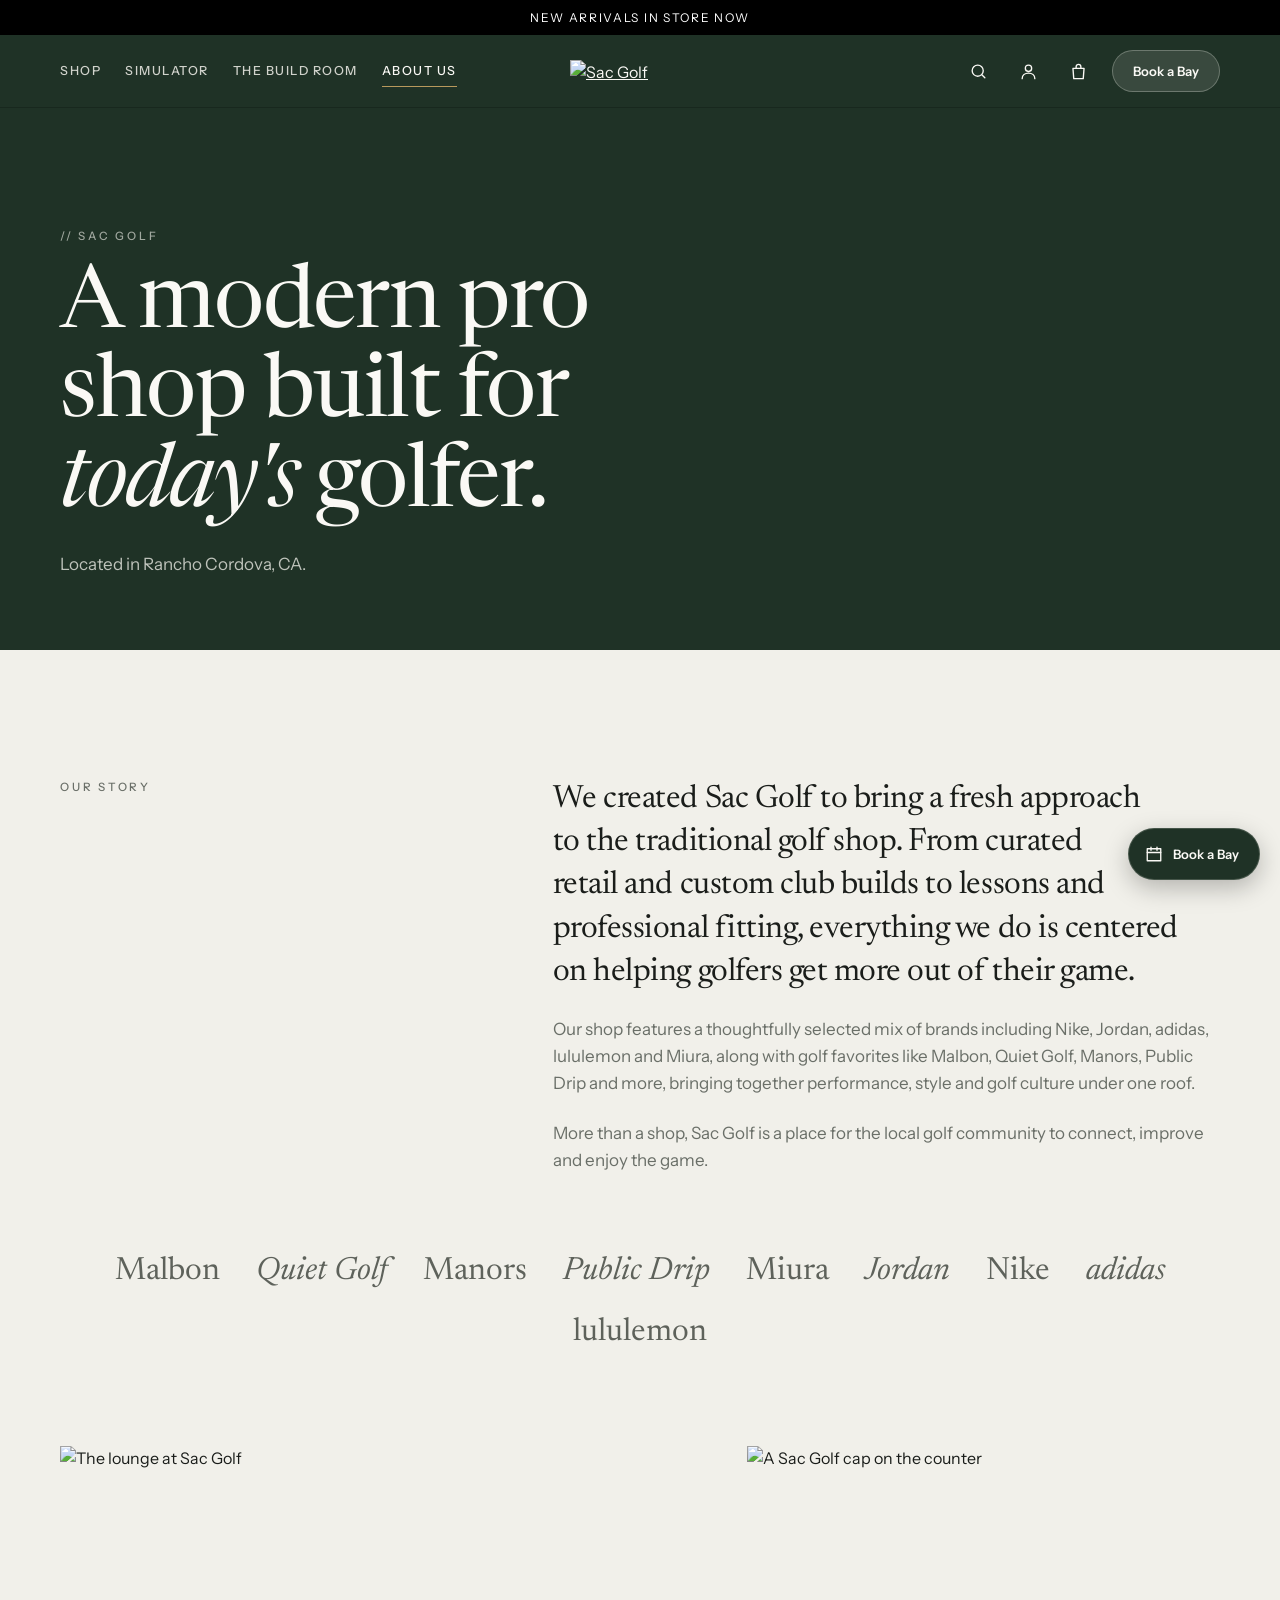
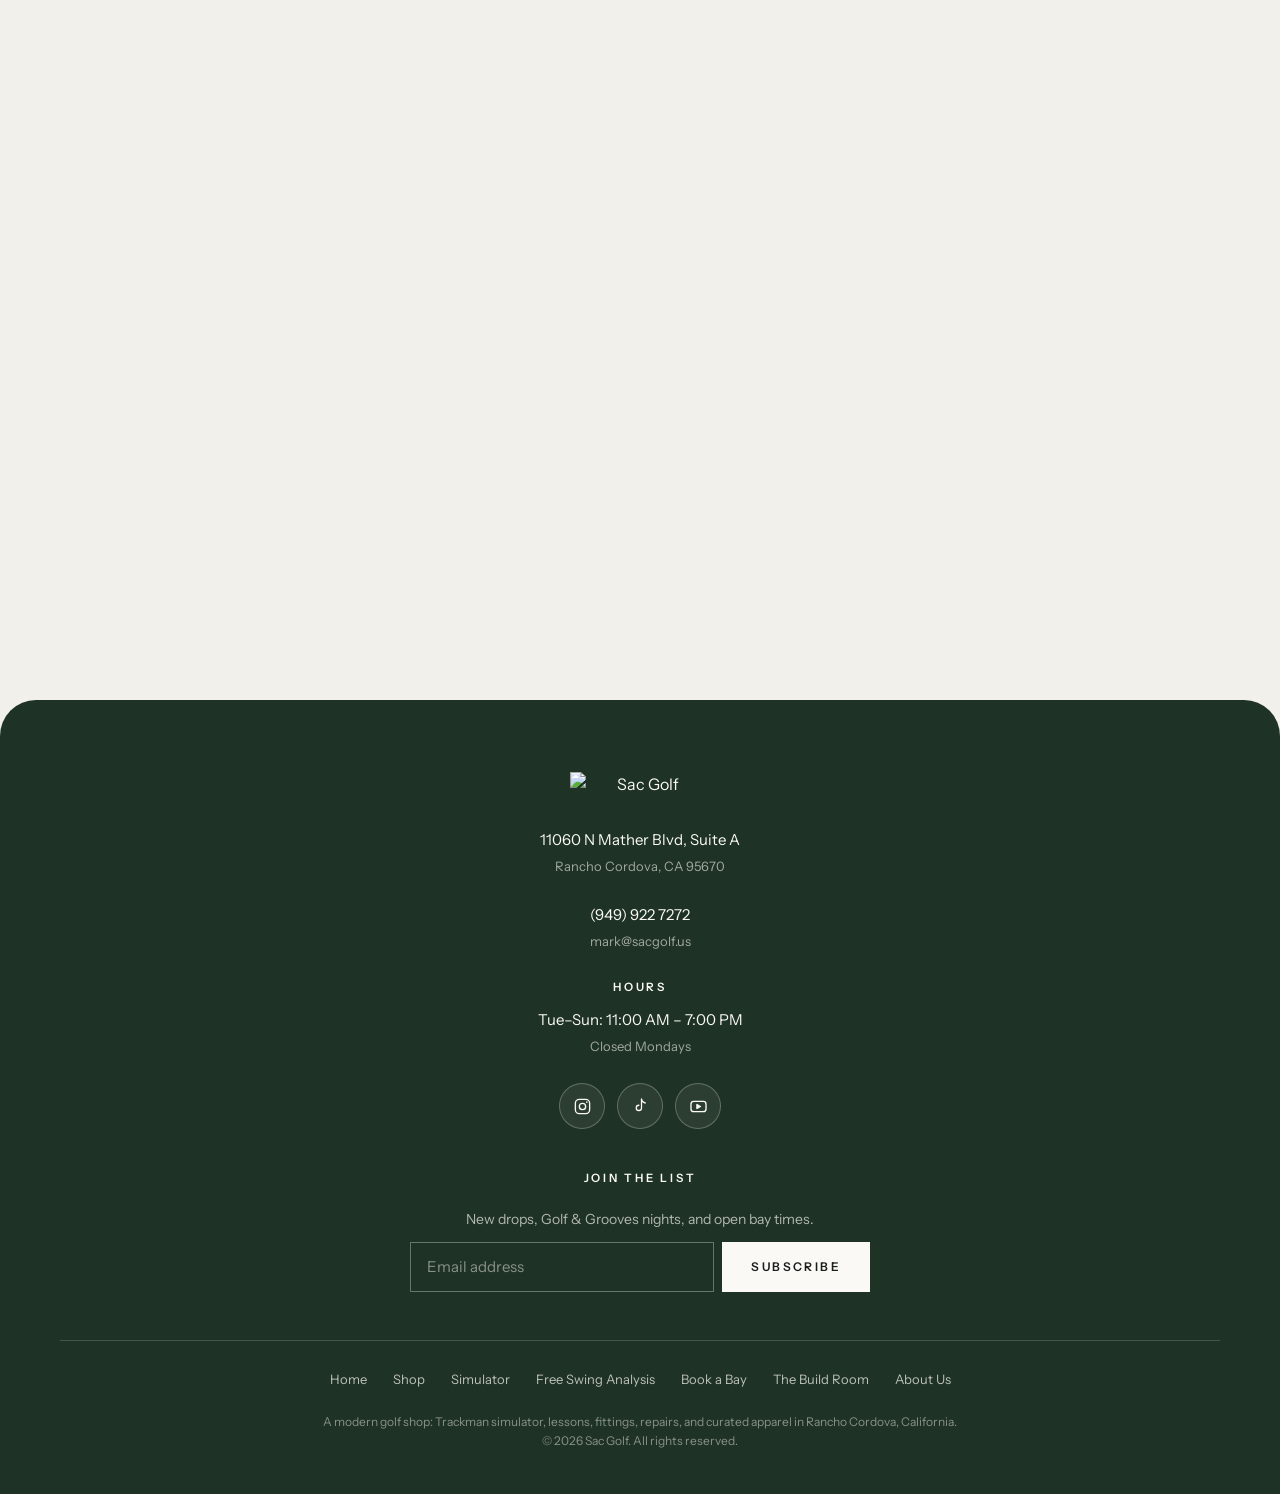
==== commit 46760bcb: "Note #5 (about-sac-golf.html): actually delete the video" ====
--- a/about-sac-golf.html
+++ b/about-sac-golf.html
@@ -68,7 +68,6 @@
   <div class="wrap sg-about__story">
     <div>
       <div class="eyebrow">Our story</div>
-      <video style="display:block;width:100%;aspect-ratio:3/4;object-fit:cover;margin-top:24px" playsinline="true" autoplay="autoplay" loop="loop" muted="muted" preload="metadata" poster="https://sac.golf/cdn/shop/files/preview_images/21d7eeb1ca424744a8695c7374a95255.thumbnail.0000000000_1600x.jpg?v=1785068039"><source src="https://sac.golf/cdn/shop/videos/c/vp/21d7eeb1ca424744a8695c7374a95255/21d7eeb1ca424744a8695c7374a95255.HD-1080p-7.2Mbps-89930348.mp4?v=0" type="video/mp4"></video>
     </div>
     <div class="sg-about__text">
       <p class="display">We created Sac Golf to bring a fresh approach to the traditional golf shop. From curated retail and custom club builds to lessons and professional fitting, everything we do is centered on helping golfers get more out of their game.</p>
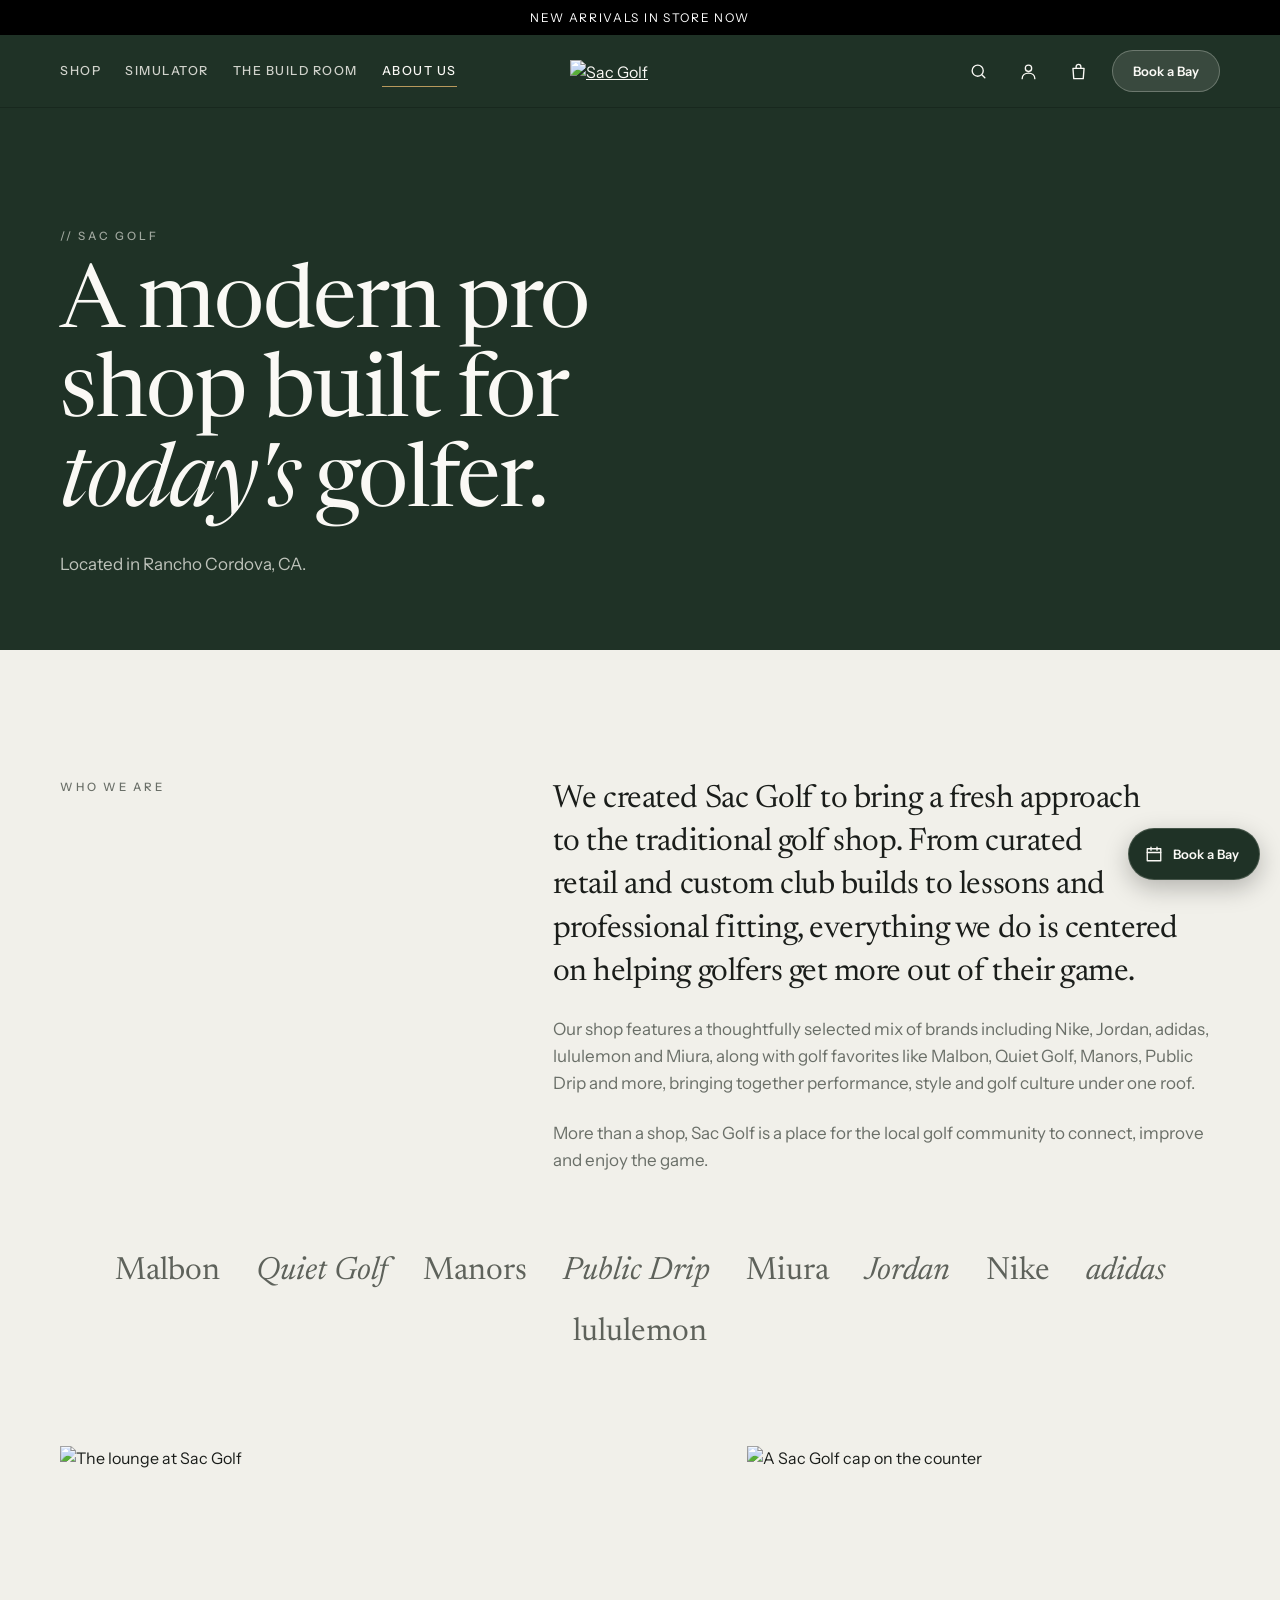
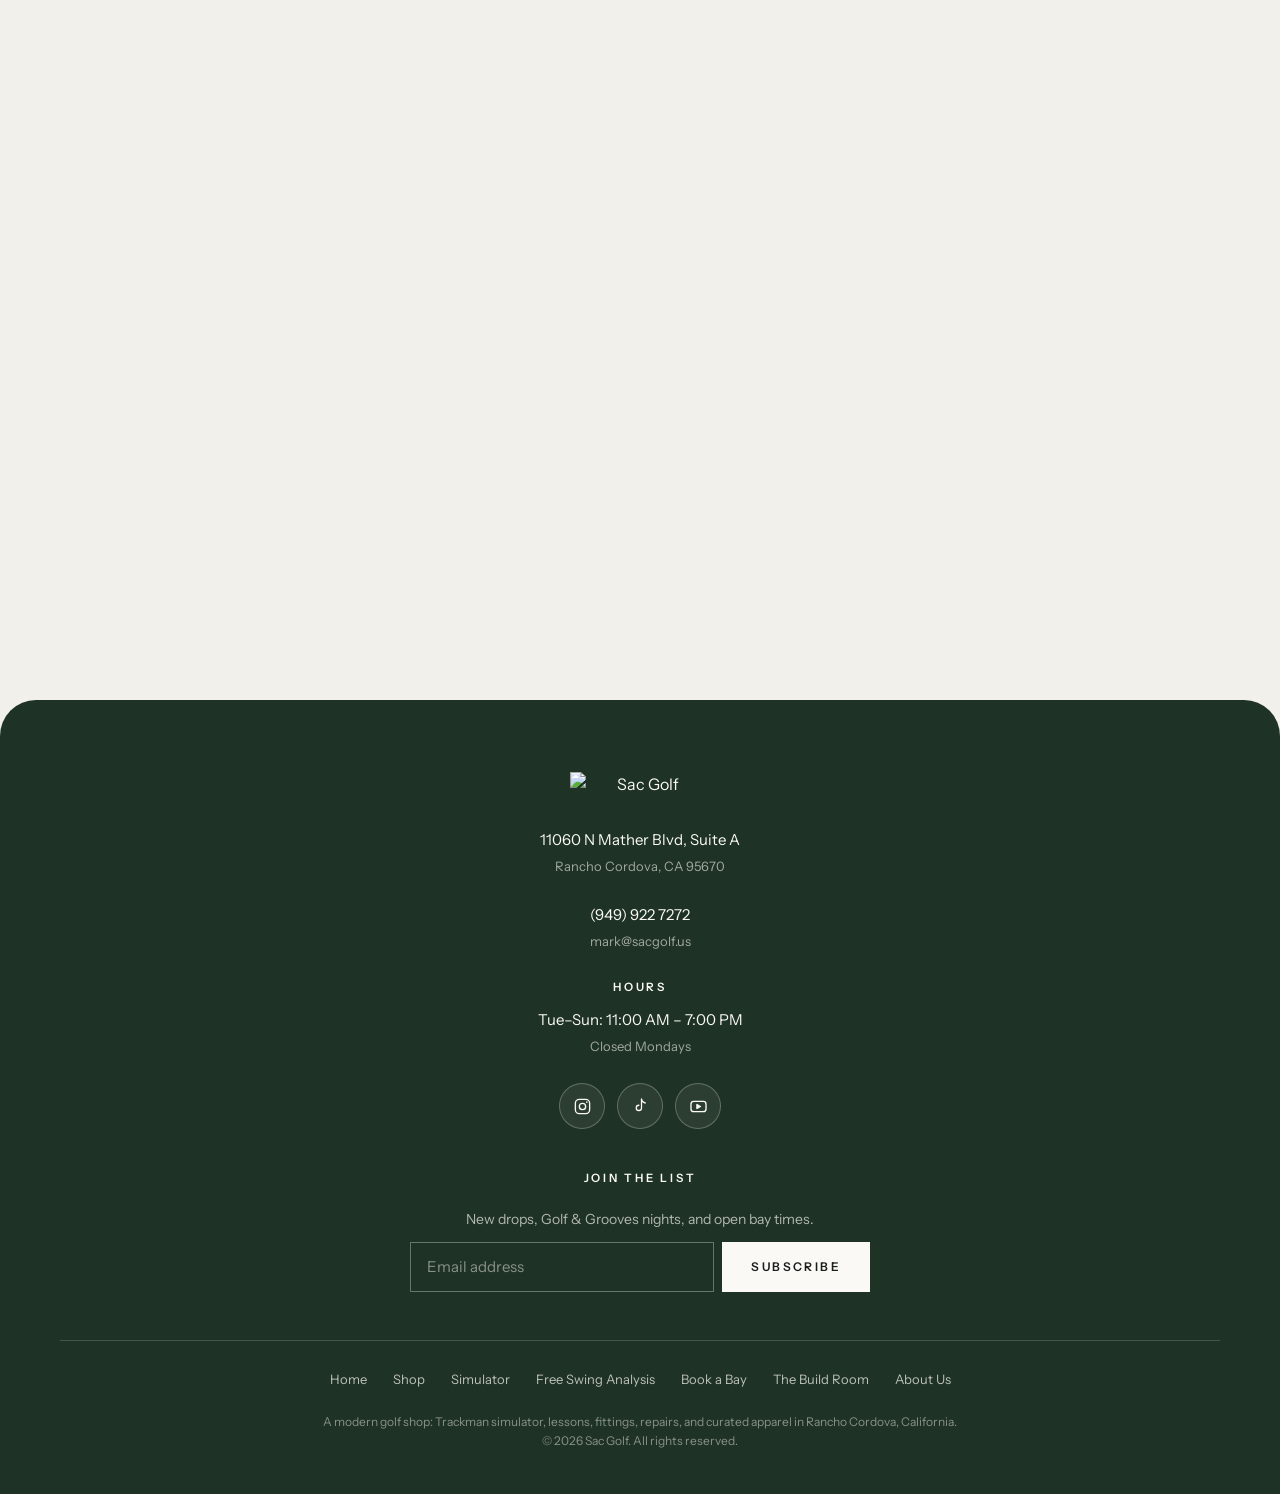
==== commit 1442c3c8: "Note #6 (about-sac-golf.html): Change this to "Who we are"" ====
--- a/about-sac-golf.html
+++ b/about-sac-golf.html
@@ -67,7 +67,7 @@
 </div><div id="shopify-section-template--29298993004915__story" class="shopify-section"><section class="section">
   <div class="wrap sg-about__story">
     <div>
-      <div class="eyebrow">Our story</div>
+      <div class="eyebrow">Who we are</div>
     </div>
     <div class="sg-about__text">
       <p class="display">We created Sac Golf to bring a fresh approach to the traditional golf shop. From curated retail and custom club builds to lessons and professional fitting, everything we do is centered on helping golfers get more out of their game.</p>
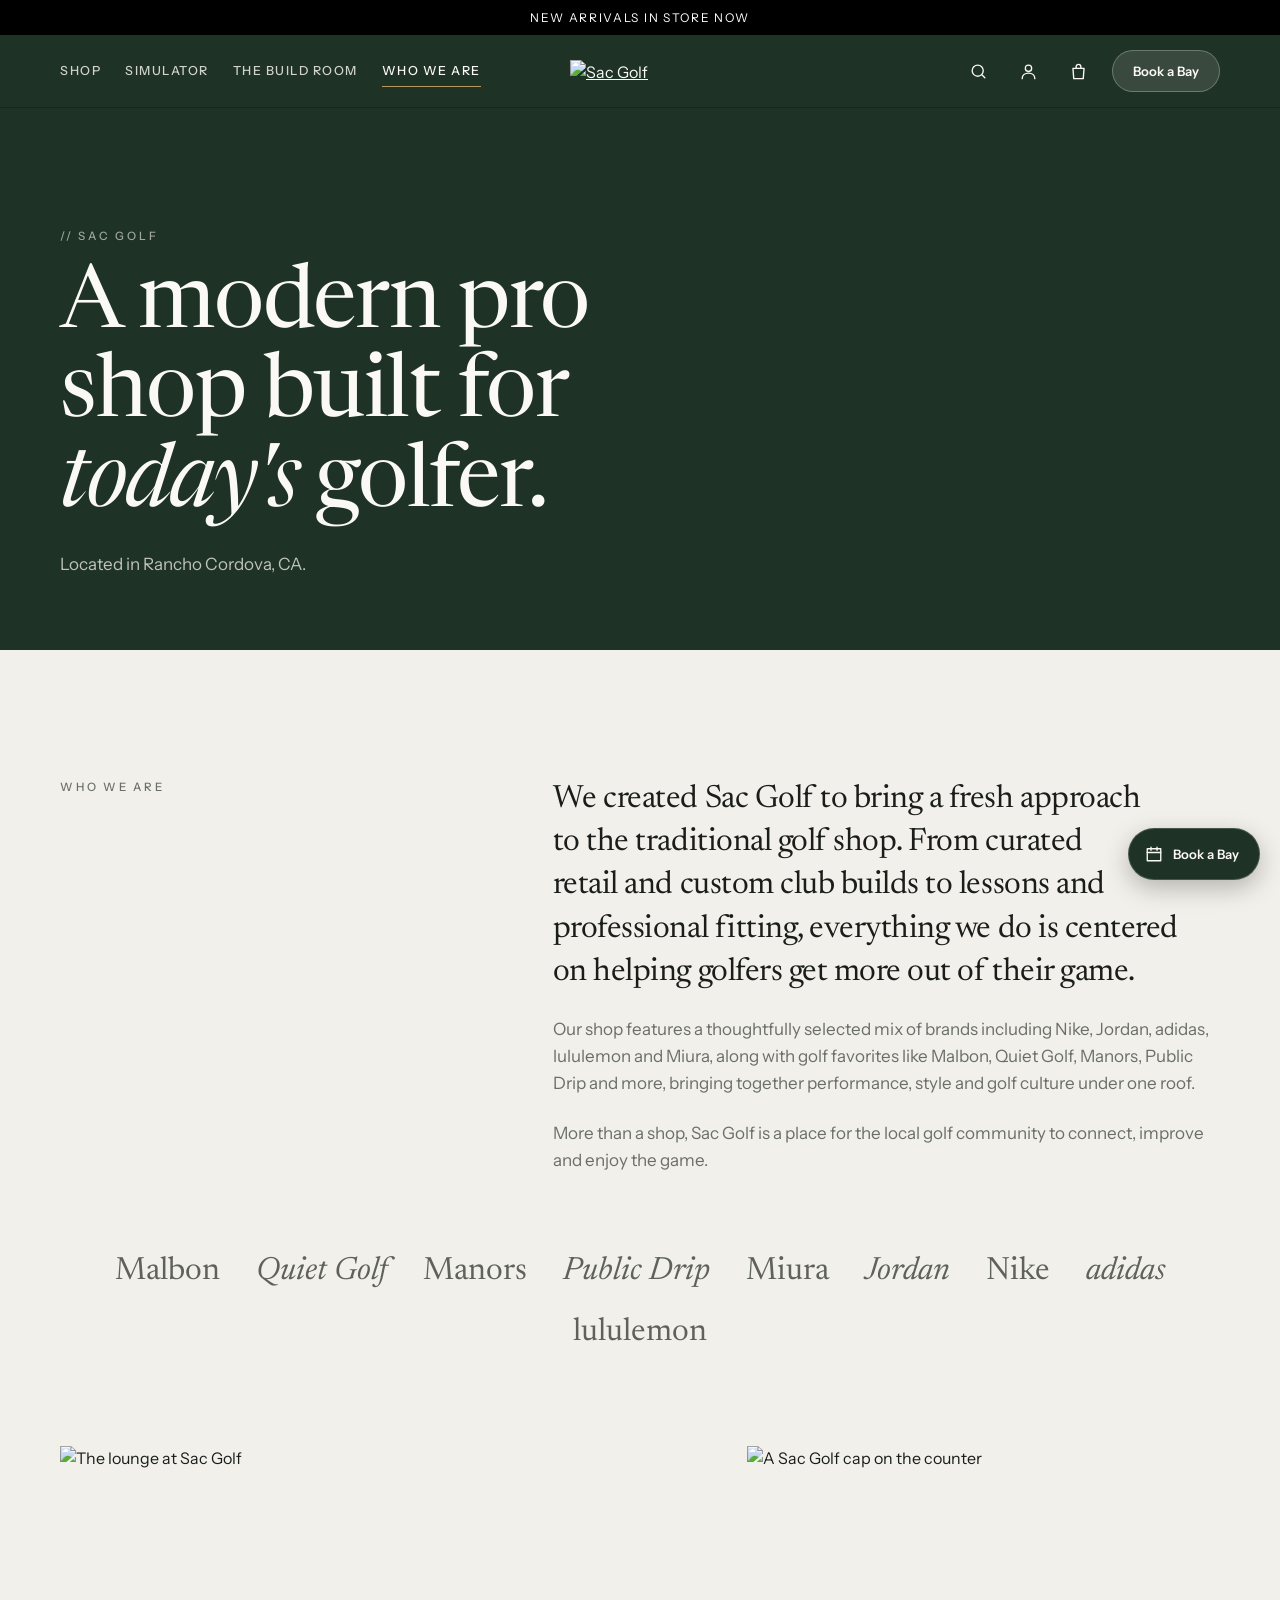
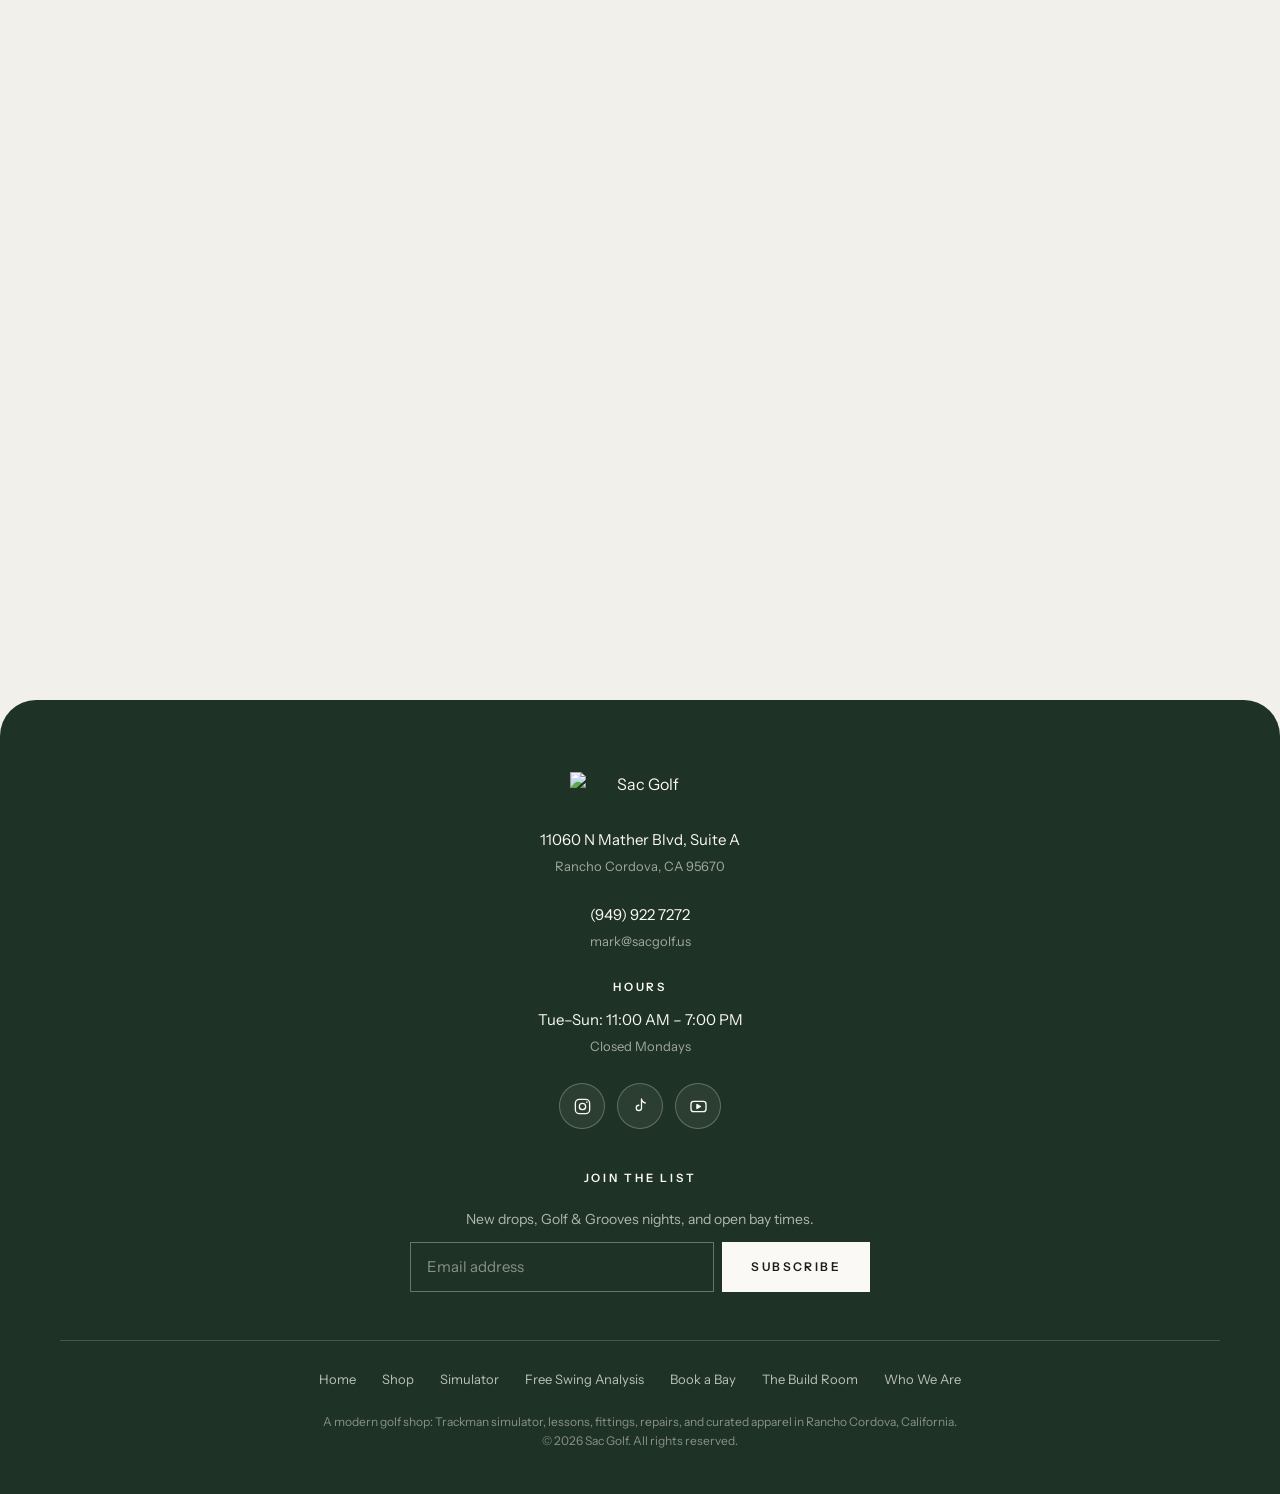
==== commit f945fcd0: "Note #7: nav About Us to Who We Are (applied by Ted, mirror shop.html has an old script error)" ====
--- a/about-sac-golf.html
+++ b/about-sac-golf.html
@@ -33,7 +33,7 @@
         </div>
       </div>
       <a href="repairs.html">The Build Room</a>
-      <a href="about-sac-golf.html" aria-current="page">About Us</a>
+      <a href="about-sac-golf.html" aria-current="page">Who We Are</a>
     </nav>
     <div class="header__tools">
       <a class="iconbtn hide-sm" href="#" data-sg-offline="/search" aria-label="Search"><svg width="19" height="19" viewBox="0 0 24 24" fill="none" stroke="currentColor" stroke-width="1.7" stroke-linecap="round"><circle cx="11" cy="11" r="7"/><path d="M20 20l-3.5-3.5"/></svg></a><a class="iconbtn hide-sm" href="#" data-sg-offline="/account" aria-label="Account"><svg width="19" height="19" viewBox="0 0 24 24" fill="none" stroke="currentColor" stroke-width="1.7" stroke-linecap="round"><circle cx="12" cy="8" r="4"/><path d="M4 21c0-4.4 3.6-7 8-7s8 2.6 8 7"/></svg></a><a class="iconbtn sg-cart" href="#" data-sg-offline="/cart" aria-label="Cart, 0 items"><svg width="19" height="19" viewBox="0 0 24 24" fill="none" stroke="currentColor" stroke-width="1.7" stroke-linecap="round" stroke-linejoin="round"><path d="M5 8h14l-1 13H6z"/><path d="M9 8V6a3 3 0 0 1 6 0v2"/></svg></a>
@@ -54,7 +54,7 @@
   <a class="small" href="simulator.html?service=fitting#book">Fittings</a>
   <a class="small" href="simulator.html?service=free#book">Free Swing Analysis</a>
   <a class="big" href="repairs.html">The Build Room</a>
-  <a class="big" href="about-sac-golf.html">About Us</a>
+  <a class="big" href="about-sac-golf.html">Who We Are</a>
   <a class="small" href="#" data-sg-offline="/search">Search</a><a class="small" href="#" data-sg-offline="/account">Account</a><a class="btn btn--light" style="margin-top:24px" href="simulator.html#book">Book a Bay</a>
 </div>
 </div>
@@ -112,7 +112,7 @@
       <a href="simulator.html?service=free#book">Free Swing Analysis</a>
       <a href="simulator.html#book">Book a Bay</a>
       <a href="repairs.html">The Build Room</a>
-      <a href="about-sac-golf.html">About Us</a>
+      <a href="about-sac-golf.html">Who We Are</a>
     </nav>
     <p class="footer__legal">A modern golf shop: Trackman simulator, lessons, fittings, repairs, and curated apparel in Rancho Cordova, California.<br>&copy; 2026 Sac Golf. All rights reserved.</p>
   </div>
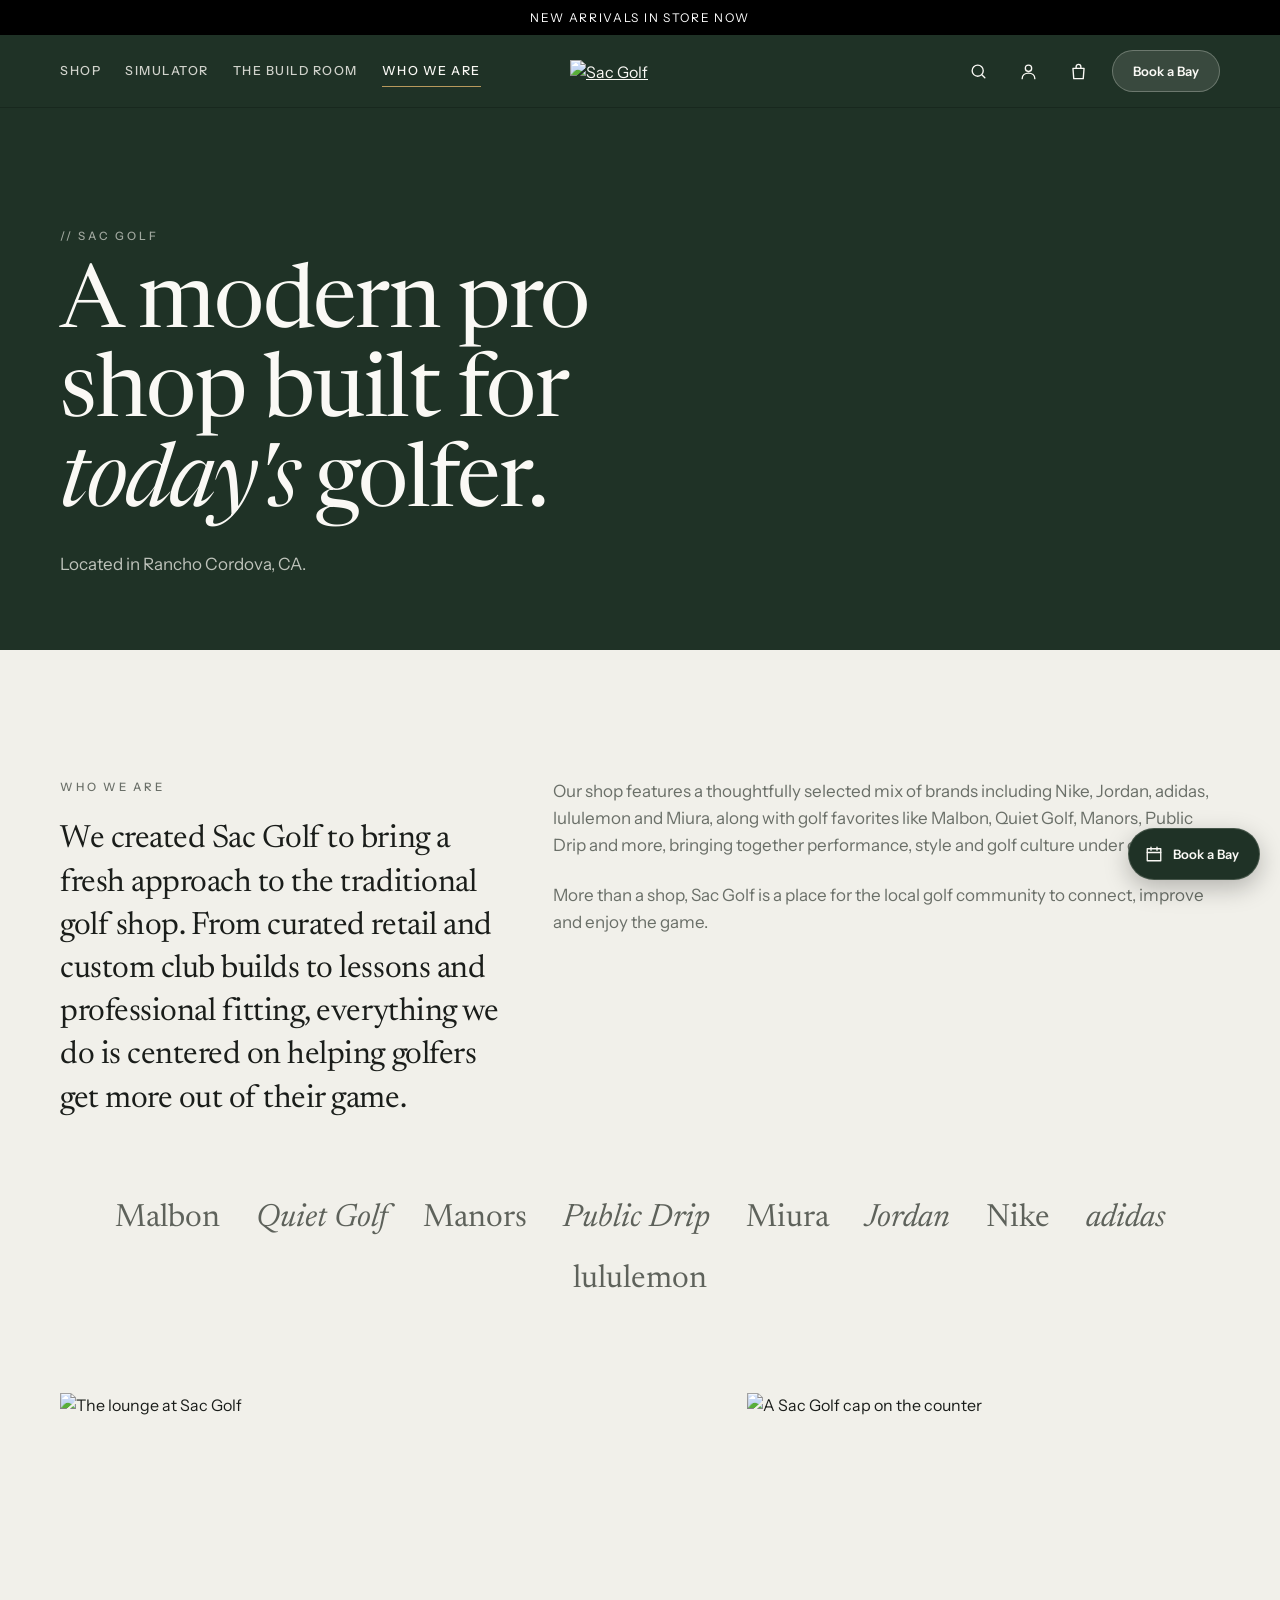
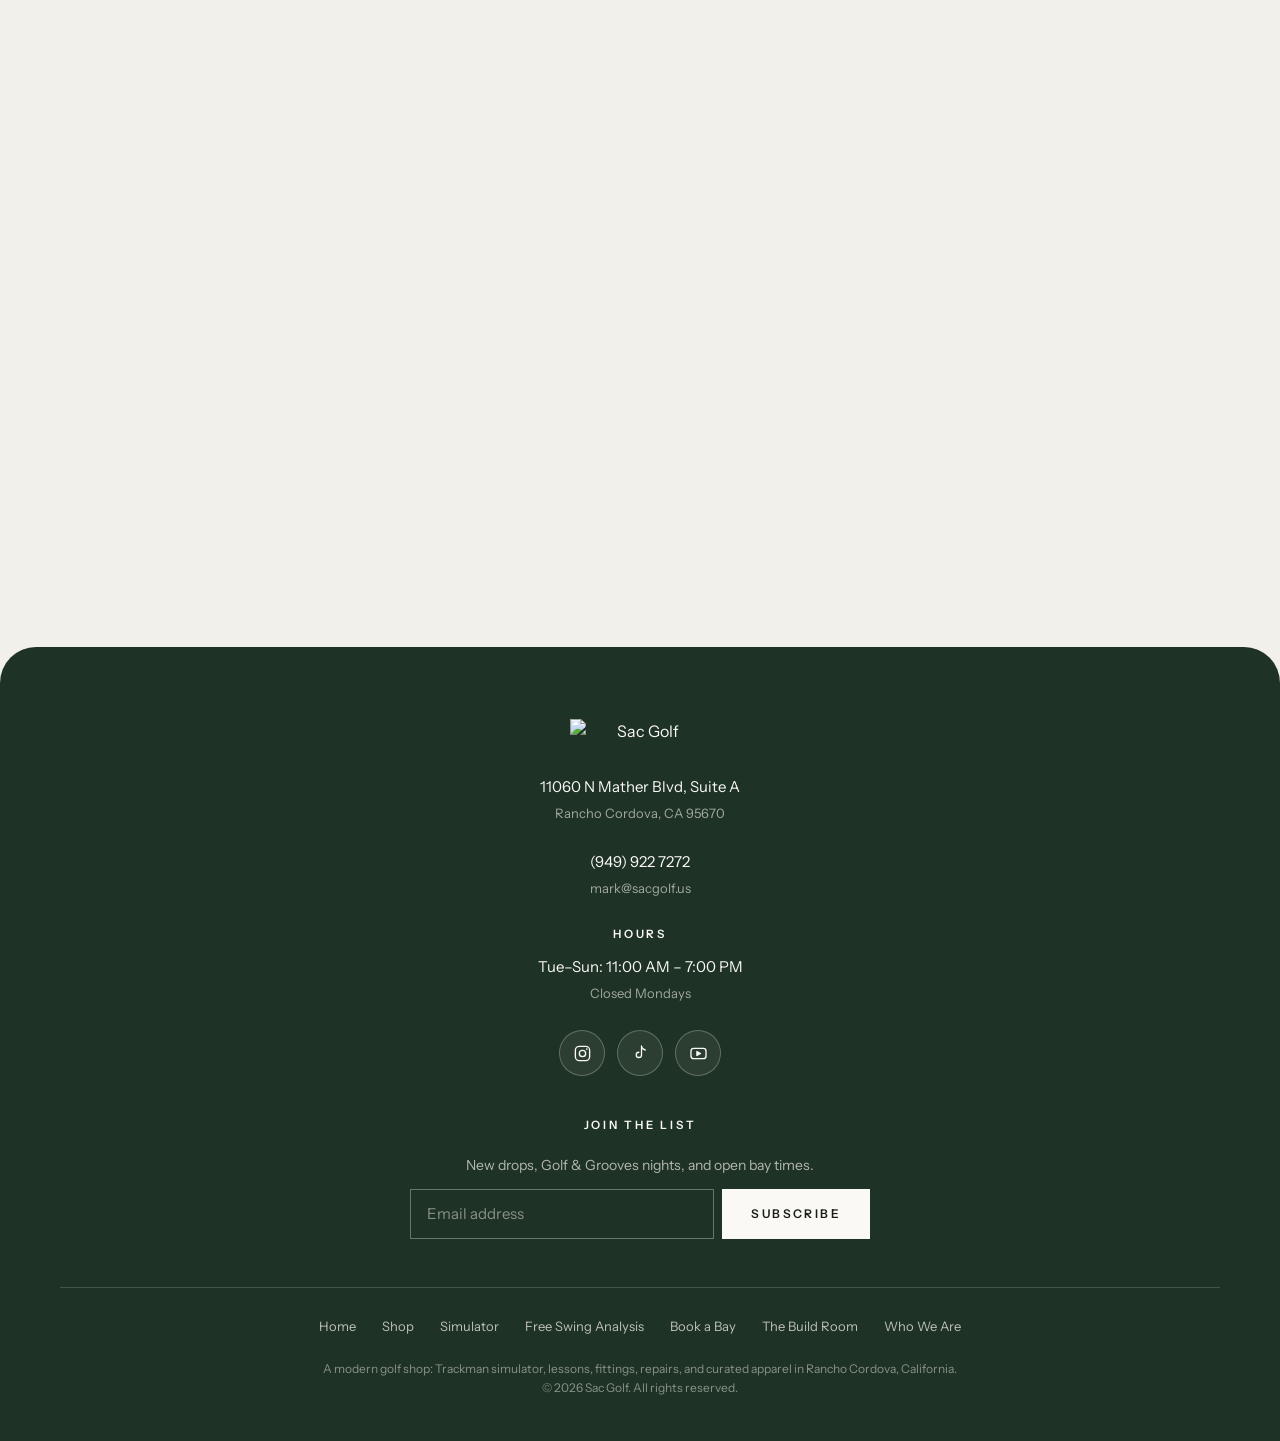
==== commit 54efc9c9: "Note #9 (about-sac-golf.html): There is too much white space on the left in desktop, be cr…" ====
--- a/about-sac-golf.html
+++ b/about-sac-golf.html
@@ -66,11 +66,11 @@
 </section>
 </div><div id="shopify-section-template--29298993004915__story" class="shopify-section"><section class="section">
   <div class="wrap sg-about__story">
-    <div>
+    <div class="sg-about__text">
       <div class="eyebrow">Who we are</div>
+      <p class="display">We created Sac Golf to bring a fresh approach to the traditional golf shop. From curated retail and custom club builds to lessons and professional fitting, everything we do is centered on helping golfers get more out of their game.</p>
     </div>
     <div class="sg-about__text">
-      <p class="display">We created Sac Golf to bring a fresh approach to the traditional golf shop. From curated retail and custom club builds to lessons and professional fitting, everything we do is centered on helping golfers get more out of their game.</p>
       <p>Our shop features a thoughtfully selected mix of brands including Nike, Jordan, adidas, lululemon and Miura, along with golf favorites like Malbon, Quiet Golf, Manors, Public Drip and more, bringing together performance, style and golf culture under one roof.</p><p>More than a shop, Sac Golf is a place for the local golf community to connect, improve and enjoy the game.</p>
     </div>
   </div><div class="wrap" style="margin-top:clamp(40px,6vw,72px)"><div class="brands"><span>Malbon</span><span>Quiet Golf</span><span>Manors</span><span>Public Drip</span><span>Miura</span><span>Jordan</span><span>Nike</span><span>adidas</span><span>lululemon</span></div></div><div class="wrap sg-about__pics" style="margin-top:clamp(48px,7vw,88px)"><img src="https://sac.golf/cdn/shop/files/untitled-133.jpg?v=1787968946&amp;width=1600" alt="The lounge at Sac Golf" srcset="https://sac.golf/cdn/shop/files/untitled-133.jpg?v=1787968946&amp;width=600 600w, //sac.golf/cdn/shop/files/untitled-133.jpg?v=1787968946&amp;width=900 900w, //sac.golf/cdn/shop/files/untitled-133.jpg?v=1787968946&amp;width=1200 1200w, //sac.golf/cdn/shop/files/untitled-133.jpg?v=1787968946&amp;width=1600 1600w" width="1600" height="1067" sizes="100vw">
